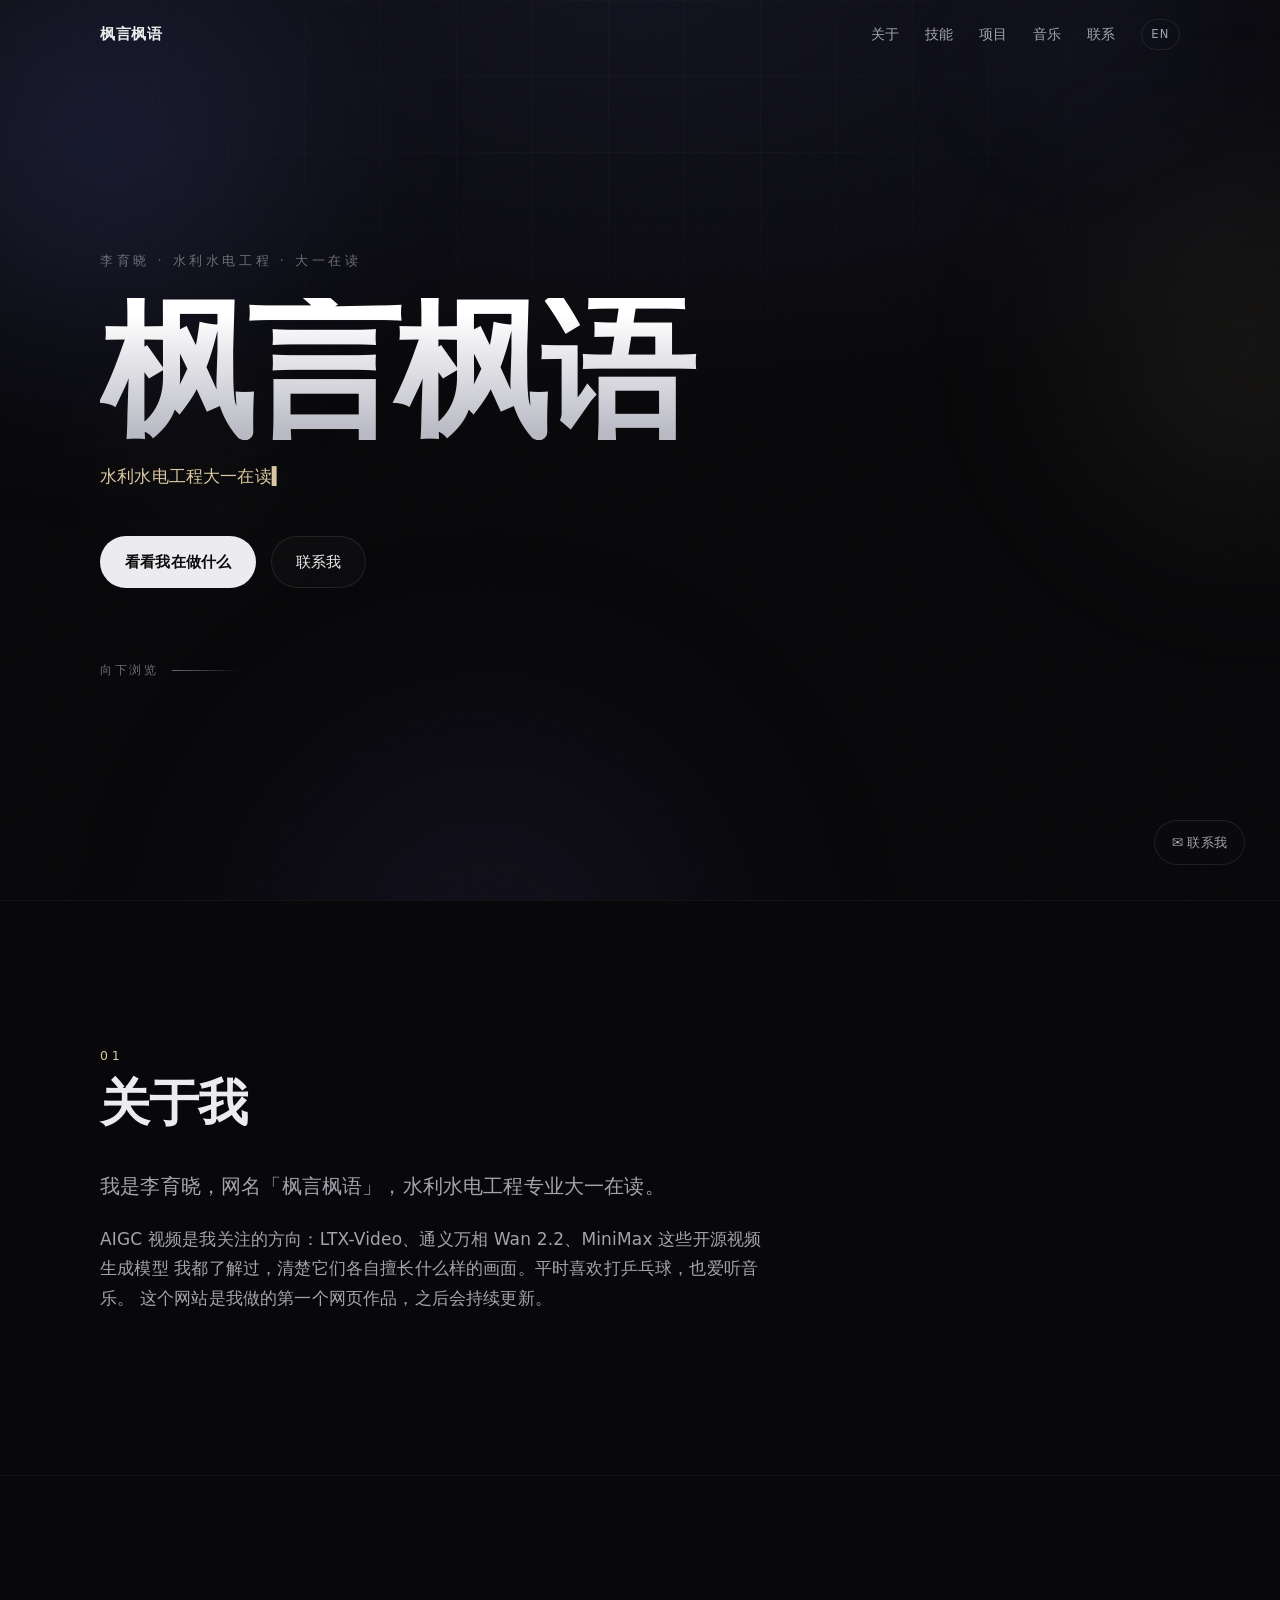
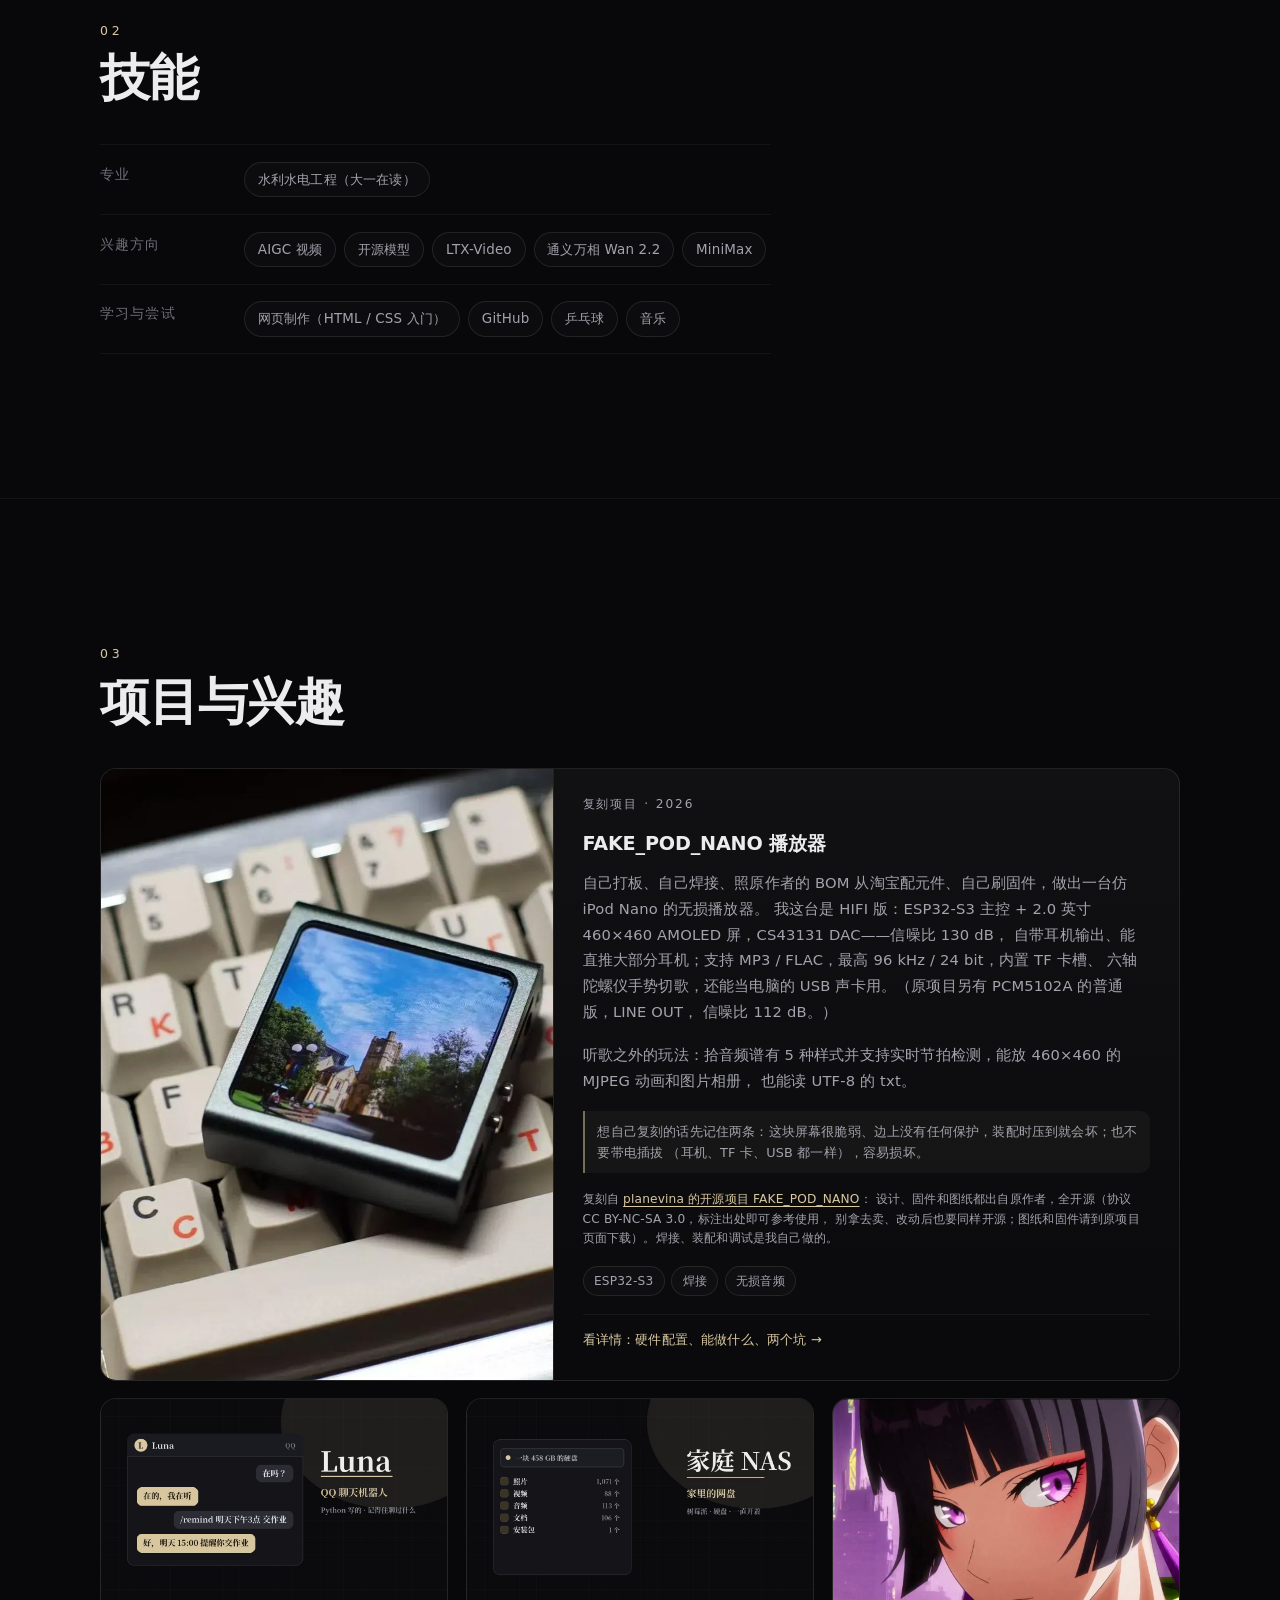
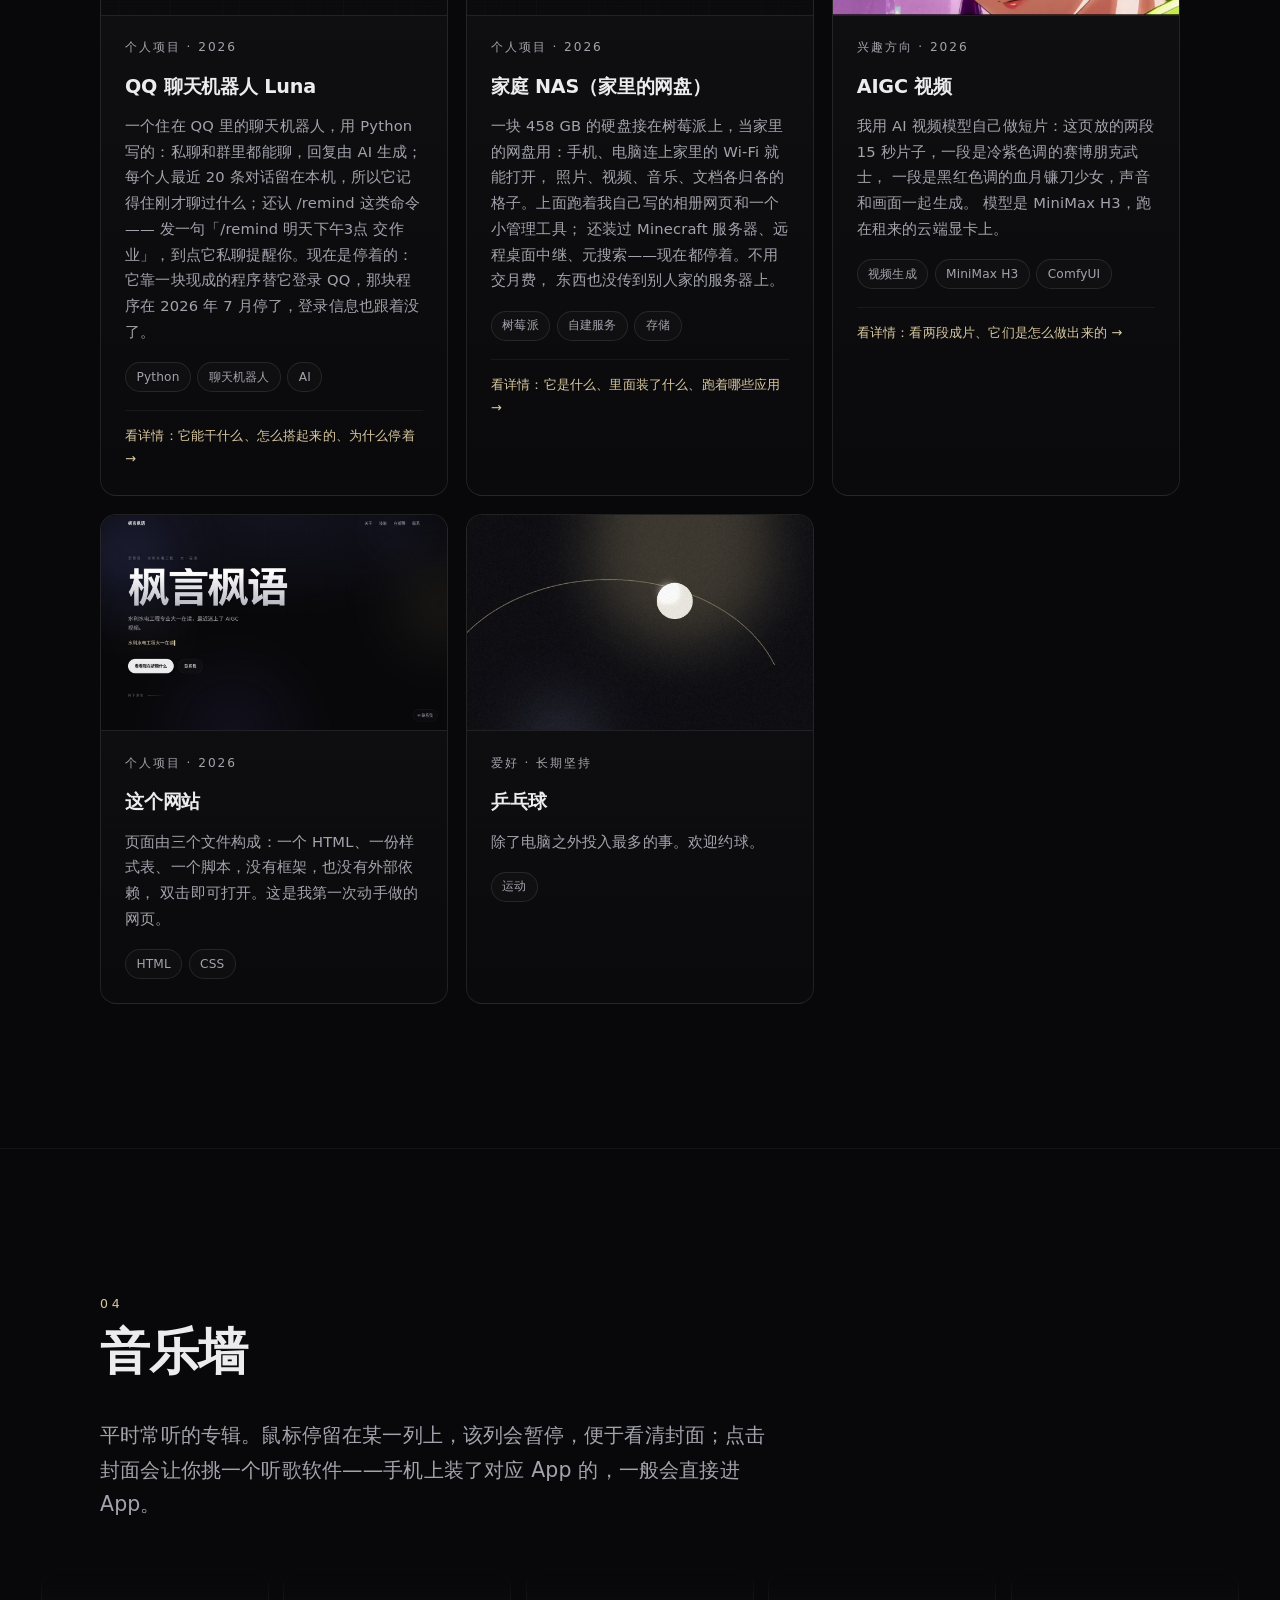
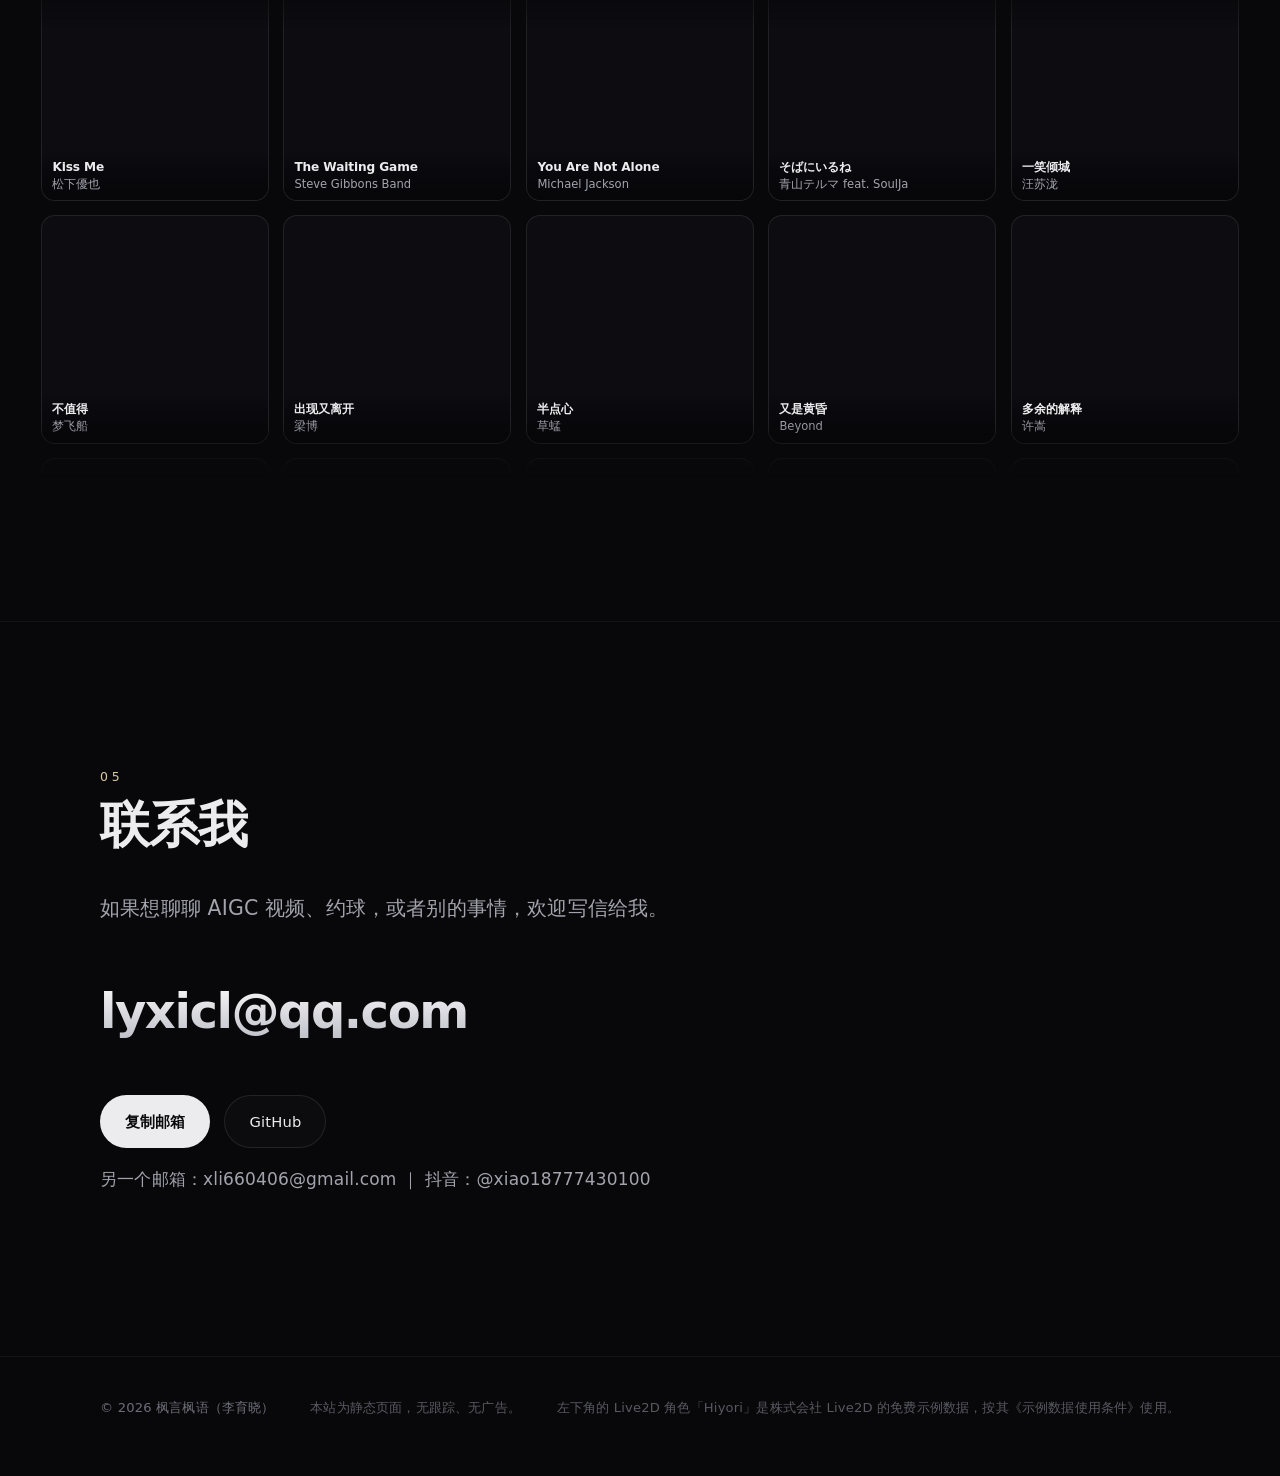
==== index.html @ ab26ea9c "看板娘在页面上的显示尺寸缩一半（只改显示，不改素材）：mascot.js 的 scale 0.14→0.07，style.css 里 #mascot 容器 260x560→130x280、left -" ====
<!DOCTYPE html>
<html lang="zh-CN">
<head>
<meta charset="utf-8">
<meta name="viewport" content="width=device-width, initial-scale=1">
<!-- 英文版文字写在 data-en 里（详见 assets/main.js 第 0 段的说明）：
     想改哪句话，中文和英文就在同一个标签上，挨着改就不会漏 -->
<title data-en="Feng Yan Feng Yu · Personal Site">枫言枫语 · 个人主页</title>
<meta name="description" content="枫言枫语（李育晓）的个人主页：水利水电工程大一在读，关注 AIGC 视频，喜欢打乒乓球和听音乐。"
      data-en-content="The personal site of 枫言枫语 (Li Yuxiao): a first-year Water and Hydropower Engineering student, into AIGC video, table tennis and music.">
<meta name="theme-color" content="#08080a">
<!-- 网页图标：内嵌的矢量小标记（网名第一字"一"，右侧那道香槟金是本站的点缀色），
     不额外请求文件，断网也在 -->
<link rel="icon" href="data:image/svg+xml,%3Csvg xmlns='http://www.w3.org/2000/svg' viewBox='0 0 64 64'%3E%3Crect width='64' height='64' rx='14' fill='%230d0d12'/%3E%3Crect x='12' y='28' width='14' height='8' rx='4' fill='%23d9c8a1'/%3E%3Crect x='26' y='28' width='26' height='8' rx='4' fill='%23ececee'/%3E%3C/svg%3E">
<script>
  document.documentElement.classList.add('js');
  /* 上次选了英文就先把标记打上（文字由 assets/main.js 换），免得版式先闪一下中文的 */
  try {
    if (localStorage.getItem('site-lang') === 'en') document.documentElement.classList.add('lang-en');
  } catch (e) {}
</script>
<!-- ?v= 是"版本号"：改了样式或脚本就把日期加一位，浏览器就会去拿新的，
     不会拿手机里存的旧文件（不然改了也看不到效果） -->
    <link rel="stylesheet" href="assets/style.css?v=20260924b">
</head>
<body>

<a class="skip" href="#main" data-en="Skip to content">跳到正文</a>

<!-- 背景：三层景深（最远的光斑 → 中景光晕 → 网格与颗粒） -->
<div class="bg" aria-hidden="true">
  <div class="bg__far" data-depth="0.10">
    <span class="blob blob--1"></span>
    <span class="blob blob--2"></span>
    <span class="blob blob--3"></span>
  </div>
  <div class="bg__mid" data-depth="0.26">
    <span class="glow glow--1"></span>
    <span class="glow glow--2"></span>
  </div>
  <div class="bg__grid"></div>
  <div class="bg__noise"></div>
</div>

<div class="spotlight" aria-hidden="true"></div>

<header class="nav" id="nav">
  <div class="wrap nav__inner">
    <a class="nav__brand" href="#top">枫言枫语</a>
    <nav class="nav__links" aria-label="页面导航" data-en-aria-label="Page navigation">
      <a href="#about" data-en="About">关于</a>
      <a href="#skills" data-en="Skills">技能</a>
      <a href="#projects" data-en="Projects">项目</a>
      <a href="#music" data-en="Music">音乐</a>
      <a href="#contact" data-en="Contact">联系</a>
      <!-- 语言按钮：按钮上的字由脚本写（中文时显示 EN，英文时显示「中」） -->
      <button class="nav__lang" id="langBtn" type="button" aria-label="Switch to English">EN</button>
    </nav>
  </div>
</header>

<main id="main">

  <section class="hero" id="top">
    <div class="wrap">
      <p class="hero__eyebrow reveal" data-en="Li Yuxiao · Water and Hydropower Engineering · First year">李育晓 · 水利水电工程 · 大一在读</p>

      <h1 class="hero__name">
        <span class="line"><span class="line__in reveal" style="--d:.05s">枫言枫语</span></span>
      </h1>

      <p class="hero__typed reveal" style="--d:.25s" aria-live="polite">
        <span class="hero__typed-text" id="typed"></span><span class="caret" aria-hidden="true">▍</span>
      </p>

      <div class="hero__cta reveal" style="--d:.45s">
        <a class="btn btn--primary" href="#projects" data-en="See what I do">看看我在做什么</a>
        <a class="btn" href="#contact" data-en="Get in touch">联系我</a>
      </div>

      <div class="hero__scroll reveal" style="--d:.6s" aria-hidden="true">
        <span data-en="Scroll">向下浏览</span>
        <span class="hero__scroll-line"></span>
      </div>
    </div>
  </section>

  <section class="section" id="about">
    <div class="wrap">
      <p class="section__index reveal">01</p>
      <h2 class="section__title reveal" style="--d:.06s" data-en="About">关于我</h2>
      <div class="section__body">
        <p class="lead reveal" style="--d:.12s"
           data-en="I am Li Yuxiao — 枫言枫语 is the name I use online. First-year student in Water and Hydropower Engineering.">
          我是李育晓，网名「枫言枫语」，水利水电工程专业大一在读。
        </p>
        <p class="reveal" style="--d:.18s"
           data-en="AIGC video is the field I follow: I have looked into open-source video models such as LTX-Video, Tongyi Wanxiang Wan 2.2 and MiniMax, and I know what kind of footage each of them does best. I play table tennis and listen to a lot of music. This site is the first web page I have built, and I will keep updating it.">
          AIGC 视频是我关注的方向：LTX-Video、通义万相 Wan 2.2、MiniMax 这些开源视频生成模型
          我都了解过，清楚它们各自擅长什么样的画面。平时喜欢打乒乓球，也爱听音乐。
          这个网站是我做的第一个网页作品，之后会持续更新。
        </p>
      </div>
    </div>
  </section>

  <section class="section" id="skills">
    <div class="wrap">
      <p class="section__index reveal">02</p>
      <h2 class="section__title reveal" style="--d:.06s" data-en="Skills">技能</h2>
      <div class="section__body">
        <dl class="skills">
          <div class="skills__group reveal">
            <dt data-en="Major">专业</dt>
            <dd>
              <span class="tag" data-en="Water and Hydropower Eng. (first year)">水利水电工程（大一在读）</span>
            </dd>
          </div>
          <div class="skills__group reveal" style="--d:.08s">
            <dt data-en="Interests">兴趣方向</dt>
            <dd>
              <span class="tag" data-en="AIGC video">AIGC 视频</span>
              <span class="tag" data-en="Open-source models">开源模型</span>
              <span class="tag">LTX-Video</span>
              <span class="tag" data-en="Tongyi Wanxiang Wan 2.2">通义万相 Wan 2.2</span>
              <span class="tag">MiniMax</span>
            </dd>
          </div>
          <div class="skills__group reveal" style="--d:.16s">
            <dt data-en="Learning and trying">学习与尝试</dt>
            <dd>
              <span class="tag" data-en="Web pages (HTML / CSS basics)">网页制作（HTML / CSS 入门）</span>
              <span class="tag">GitHub</span>
              <span class="tag" data-en="Table tennis">乒乓球</span>
              <span class="tag" data-en="Music">音乐</span>
            </dd>
          </div>
        </dl>
      </div>
    </div>
  </section>

  <section class="section" id="projects">
    <div class="wrap">
      <p class="section__index reveal">03</p>
      <h2 class="section__title reveal" style="--d:.06s" data-en="Projects and interests">项目与兴趣</h2>
      <div class="section__body">
        <div class="cards">
          <!-- 复刻项目做成"整行大卡片"（图在左、字在右）：它的内容比别的卡片多，
               横过来放才不会把旁边三张卡片撑得一大截空白。
               原作者是 planevina，出处和协议写在卡片里。
               配图 assets/img/project-fakepod.jpg 是 2026-09-21 换上的实物实拍（1200×1200 正方形），
               原图在 /home/raspberry/Pictures/FAKE_POD_NANO实拍/。 -->
          <article class="card card--wide reveal">
            <div class="card__media">
              <a href="projects/fakepod.html">
                <img src="assets/img/project-fakepod.jpg" alt="实拍照片：一台黑机身方屏小播放器摆在键盘上，屏幕上正显示一张有树和钟楼的风景照片"
                     data-en-alt="Photo: a small black player with a square screen lying on a keyboard, showing a landscape picture with a tree and a clock tower"
                     width="1200" height="1200" loading="lazy" decoding="async">
              </a>
            </div>
            <div class="card__body">
              <p class="card__meta" data-en="Replica project · 2026">复刻项目 · 2026</p>
              <h3 class="card__title"><a href="projects/fakepod.html" data-en="FAKE_POD_NANO player">FAKE_POD_NANO 播放器</a></h3>
              <p class="card__desc"
                 data-en="I ordered the PCB myself, soldered it myself, bought the parts on Taobao from the original author's BOM and flashed the firmware myself, to build a lossless player modelled on the iPod Nano. Mine is the HIFI version: ESP32-S3, a 2.0-inch 460×460 AMOLED screen and a CS43131 DAC — 130 dB SNR, with a built-in headphone output that drives most headphones directly. It plays MP3 / FLAC up to 96 kHz / 24 bit, has a TF card slot, skips tracks by gesture with a six-axis gyroscope, and works as a USB sound card for a computer. (The original project also has a regular PCM5102A version: LINE OUT, 112 dB SNR.)">
                自己打板、自己焊接、照原作者的 BOM 从淘宝配元件、自己刷固件，做出一台仿 iPod Nano 的无损播放器。
                我这台是 HIFI 版：ESP32-S3 主控 + 2.0 英寸 460×460 AMOLED 屏，CS43131 DAC——信噪比 130 dB，
                自带耳机输出、能直推大部分耳机；支持 MP3 / FLAC，最高 96 kHz / 24 bit，内置 TF 卡槽、
                六轴陀螺仪手势切歌，还能当电脑的 USB 声卡用。（原项目另有 PCM5102A 的普通版，LINE OUT，
                信噪比 112 dB。）
              </p>
              <p class="card__desc"
                 data-en="Beyond music: the spectrum visualiser has 5 styles with real-time beat detection, it plays 460×460 MJPEG animation and a photo album, and it reads UTF-8 txt files.">
                听歌之外的玩法：拾音频谱有 5 种样式并支持实时节拍检测，能放 460×460 的 MJPEG 动画和图片相册，
                也能读 UTF-8 的 txt。
              </p>
              <p class="card__note"
                 data-en="Two things to remember if you want to build one: the screen is fragile and has no protective edge, so any pressure during assembly can break it; and never plug or unplug anything while it is powered on (headphones, TF card and USB alike) — that can damage it too.">
                想自己复刻的话先记住两条：这块屏幕很脆弱、边上没有任何保护，装配时压到就会坏；也不要带电插拔
                （耳机、TF 卡、USB 都一样），容易损坏。
              </p>
              <p class="card__credit"
                 data-en-html='Replica of <a href="https://oshwhub.com/planevina/fakepodnano-lossless-audioplayer" target="_blank" rel="noopener noreferrer">planevina&#39;s open-source project FAKE_POD_NANO</a>: the design, firmware and schematics all come from the original author, fully open source (CC BY-NC-SA 3.0 — credit the source and you may use it for reference; do not sell it, and share your changes under the same licence. Get the schematics and firmware from the original project page). The soldering, assembly and debugging are my own work.'>
                复刻自 <a href="https://oshwhub.com/planevina/fakepodnano-lossless-audioplayer" target="_blank" rel="noopener noreferrer">planevina 的开源项目 FAKE_POD_NANO</a>：
                设计、固件和图纸都出自原作者，全开源（协议 CC BY-NC-SA 3.0，标注出处即可参考使用，
                别拿去卖、改动后也要同样开源；图纸和固件请到原项目页面下载）。焊接、装配和调试是我自己做的。
              </p>
              <p class="card__tags"><span class="tag tag--sm">ESP32-S3</span><span class="tag tag--sm" data-en="Soldering">焊接</span><span class="tag tag--sm" data-en="Lossless audio">无损音频</span></p>
              <p class="card__more"><a href="projects/fakepod.html" data-en="Details: hardware, what it can do, two pitfalls →">看详情：硬件配置、能做什么、两个坑 →</a></p>
            </div>
          </article>

          <article class="card reveal" style="--d:.06s">
            <div class="card__media">
              <a href="projects/luna.html">
                <img src="assets/img/project-luna.jpg" alt="示意图：QQ 聊天窗口里，Luna 在回复消息，并确认了一条定时提醒"
                     data-en-alt="Illustration: a QQ chat window where Luna replies and confirms a scheduled reminder"
                     width="1200" height="750" loading="lazy" decoding="async">
              </a>
            </div>
            <div class="card__body">
              <p class="card__meta" data-en="Personal project · 2026">个人项目 · 2026</p>
              <h3 class="card__title"><a href="projects/luna.html" data-en="Luna, a QQ chatbot">QQ 聊天机器人 Luna</a></h3>
              <p class="card__desc"
                 data-en="A chatbot that lives in QQ, written in Python: it chats in private messages and in groups with replies made by an AI model, remembers the last 20 lines of each conversation on this machine, and understands commands such as /remind — send “/remind tomorrow 3pm hand in homework” and it messages you when the time comes. It is offline now: it relies on a ready-made program to log into QQ, and that program stopped in July 2026, taking its login details with it.">
                一个住在 QQ 里的聊天机器人，用 Python 写的：私聊和群里都能聊，回复由 AI 生成；
                每个人最近 20 条对话留在本机，所以它记得住刚才聊过什么；还认 /remind 这类命令——
                发一句「/remind 明天下午3点 交作业」，到点它私聊提醒你。现在是停着的：
                它靠一块现成的程序替它登录 QQ，那块程序在 2026 年 7 月停了，登录信息也跟着没了。
              </p>
              <p class="card__tags"><span class="tag tag--sm">Python</span><span class="tag tag--sm" data-en="Chatbot">聊天机器人</span><span class="tag tag--sm" data-en="AI">AI</span></p>
              <p class="card__more"><a href="projects/luna.html" data-en="Details: what it can do, how I put it together, why it stopped →">看详情：它能干什么、怎么搭起来的、为什么停着 →</a></p>
            </div>
          </article>

          <article class="card reveal" style="--d:.12s">
            <div class="card__media">
              <a href="projects/nas.html">
                <img src="assets/img/project-nas.jpg" alt="示意图：一块标着 458 GB 的硬盘，下面列着照片、视频、音频、文档、安装包五类文件的数量"
                     data-en-alt="Illustration: a 458 GB hard drive with counts for photos, videos, audio, documents and installers"
                     width="1200" height="750" loading="lazy" decoding="async">
              </a>
            </div>
            <div class="card__body">
              <p class="card__meta" data-en="Personal project · 2026">个人项目 · 2026</p>
              <h3 class="card__title"><a href="projects/nas.html" data-en="A home NAS">家庭 NAS（家里的网盘）</a></h3>
              <p class="card__desc"
                 data-en="A 458 GB hard drive on a Raspberry Pi, used as the family's own cloud drive: a phone or computer on the home Wi-Fi can open it, with photos, videos, music and documents each in their own place. It runs a photo album page I wrote myself plus one small management tool, and it has also hosted a Minecraft server, a remote-desktop relay and a private search page — all switched off for now. No subscription, and nothing uploaded to anyone else's server.">
                一块 458 GB 的硬盘接在树莓派上，当家里的网盘用：手机、电脑连上家里的 Wi-Fi 就能打开，
                照片、视频、音乐、文档各归各的格子。上面跑着我自己写的相册网页和一个小管理工具；
                还装过 Minecraft 服务器、远程桌面中继、元搜索——现在都停着。不用交月费，
                东西也没传到别人家的服务器上。
              </p>
              <p class="card__tags"><span class="tag tag--sm" data-en="Raspberry Pi">树莓派</span><span class="tag tag--sm" data-en="Self-hosted">自建服务</span><span class="tag tag--sm" data-en="Storage">存储</span></p>
              <p class="card__more"><a href="projects/nas.html" data-en="Details: what it is, what is stored on it, which apps run on it →">看详情：它是什么、里面装了什么、跑着哪些应用 →</a></p>
            </div>
          </article>

          <article class="card reveal" style="--d:.18s">
            <div class="card__media">
              <img src="assets/img/project-aigc.jpg" alt="AI 生成短片里的画面：紫色赛博都市背景下，一位黑发紫眼女武士的面部特写"
                   data-en-alt="A close-up still from an AI-generated clip: a dark-haired swordswoman with purple eyes, against a purple cyberpunk city"
                   width="1200" height="750" loading="lazy" decoding="async">
            </div>
            <div class="card__body">
              <p class="card__meta" data-en="Interest · 2026">兴趣方向 · 2026</p>
              <h3 class="card__title"><a href="projects/aigc.html" data-en="AIGC video">AIGC 视频</a></h3>
              <p class="card__desc"
                 data-en="I make short clips with AI video models: the two 15-second pieces here are a cyberpunk swordswoman in cold purple and a scythe girl under a blood moon, with the sound generated together with the picture. The model is MiniMax H3, running on a rented cloud GPU.">
                 我用 AI 视频模型自己做短片：这页放的两段 15 秒片子，一段是冷紫色调的赛博朋克武士，
                 一段是黑红色调的血月镰刀少女，声音和画面一起生成。
                 模型是 MiniMax H3，跑在租来的云端显卡上。
              </p>
              <p class="card__tags"><span class="tag tag--sm" data-en="Video generation">视频生成</span><span class="tag tag--sm">MiniMax H3</span><span class="tag tag--sm">ComfyUI</span></p>
              <p class="card__more"><a href="projects/aigc.html" data-en="Details: watch both clips and how they were made →">看详情：看两段成片、它们是怎么做出来的 →</a></p>
            </div>
          </article>

          <article class="card reveal" style="--d:.24s">
            <div class="card__media">
              <img src="assets/img/project-site.jpg" alt="个人主页首页截图：深色背景上写着大字「枫言枫语」"
                   data-en-alt="Screenshot of this home page: large 枫言枫语 lettering on a dark background"
                   width="1200" height="750" loading="lazy" decoding="async">
            </div>
            <div class="card__body">
              <p class="card__meta" data-en="Personal project · 2026">个人项目 · 2026</p>
              <h3 class="card__title" data-en="This website">这个网站</h3>
              <p class="card__desc"
                 data-en="The page is three files: one HTML, one stylesheet and one script. No framework and no external dependencies — just double-click to open. It is the first web page I have ever built.">
                页面由三个文件构成：一个 HTML、一份样式表、一个脚本，没有框架，也没有外部依赖，
                双击即可打开。这是我第一次动手做的网页。
              </p>
              <p class="card__tags"><span class="tag tag--sm">HTML</span><span class="tag tag--sm">CSS</span></p>
            </div>
          </article>

          <article class="card reveal" style="--d:.30s">
            <div class="card__media">
              <img src="assets/img/project-pingpong.jpg" alt="乒乓球：暗色背景上划过一道弧线和一只白色小球"
                   data-en-alt="Table tennis: an arc and a small white ball across a dark background"
                   width="1200" height="750" loading="lazy" decoding="async">
            </div>
            <div class="card__body">
              <p class="card__meta" data-en="Hobby · long-term">爱好 · 长期坚持</p>
              <h3 class="card__title" data-en="Table tennis">乒乓球</h3>
              <p class="card__desc" data-en="The thing I put the most time into besides the computer. Always happy to play a game.">
                除了电脑之外投入最多的事。欢迎约球。
              </p>
              <p class="card__tags"><span class="tag tag--sm" data-en="Sport">运动</span></p>
            </div>
          </article>
        </div>
      </div>
    </div>
  </section>

  <section class="section" id="music">
    <div class="wrap">
      <p class="section__index reveal">04</p>
      <h2 class="section__title reveal" style="--d:.06s" data-en="Music wall">音乐墙</h2>
      <div class="section__body">
        <p class="lead reveal" style="--d:.12s"
           data-en="Albums I listen to a lot. Rest the mouse on a column and it pauses so you can read the covers; click a cover and you can pick which music app to listen in — on a phone that usually opens the app you already have.">
          平时常听的专辑。鼠标停留在某一列上，该列会暂停，便于看清封面；点击封面会让你挑一个听歌软件——手机上装了对应 App 的，一般会直接进 App。
        </p>
      </div>
    </div>

    <!-- 音乐墙：一份按顺序排好的列表（下面这些 <li>），脚本按顺序分给几列、每列各走各的。
         每一列拿到的专辑互不重复，所以屏幕上不会同时出现两张一样的封面。
         点封面会弹出「用哪个软件听」的小面板（那块面板在页面最下面），
         上面列出几个平台让访客自己挑；地址由脚本按「歌名 + 歌手」现算，不用手写。
         图片都在 assets/img/ 里，从 music-01.jpg 开始排。
         改歌名：把 <b> 里的字换成歌名，<i> 里的字换成歌手。
         换封面：用同名文件覆盖，尺寸 400×400（正方形）最省事。 -->
    <div class="wall" id="musicWall" aria-label="常听专辑封面墙" data-en-aria-label="Wall of album covers I listen to">
      <div class="wall__col">
        <ol class="wall__track" id="wallList">
          <li class="tile">
            <img src="assets/img/music-01.jpg" alt="专辑封面：Kiss Me（松下優也）" data-en-alt="Album cover: Kiss Me (松下優也)" width="400" height="400" loading="lazy" decoding="async">
            <span class="tile__cap"><b>Kiss Me</b><i>松下優也</i></span>
          </li>
          <li class="tile">
            <img src="assets/img/music-02.jpg" alt="专辑封面：The Waiting Game（Steve Gibbons Band）" data-en-alt="Album cover: The Waiting Game (Steve Gibbons Band)" width="400" height="400" loading="lazy" decoding="async">
            <span class="tile__cap"><b>The Waiting Game</b><i>Steve Gibbons Band</i></span>
          </li>
          <li class="tile">
            <img src="assets/img/music-03.jpg" alt="专辑封面：You Are Not Alone（Michael Jackson）" data-en-alt="Album cover: You Are Not Alone (Michael Jackson)" width="400" height="400" loading="lazy" decoding="async">
            <span class="tile__cap"><b>You Are Not Alone</b><i>Michael Jackson</i></span>
          </li>
          <li class="tile">
            <img src="assets/img/music-04.jpg" alt="专辑封面：そばにいるね（青山テルマ feat. SoulJa）" data-en-alt="Album cover: そばにいるね (青山テルマ feat. SoulJa)" width="400" height="400" loading="lazy" decoding="async">
            <span class="tile__cap"><b>そばにいるね</b><i>青山テルマ feat. SoulJa</i></span>
          </li>
          <li class="tile">
            <img src="assets/img/music-05.jpg" alt="专辑封面：一笑倾城（汪苏泷）" data-en-alt="Album cover: 一笑倾城 (汪苏泷)" width="400" height="400" loading="lazy" decoding="async">
            <span class="tile__cap"><b>一笑倾城</b><i>汪苏泷</i></span>
          </li>
          <li class="tile">
            <img src="assets/img/music-06.jpg" alt="专辑封面：不值得（梦飞船）" data-en-alt="Album cover: 不值得 (梦飞船)" width="400" height="400" loading="lazy" decoding="async">
            <span class="tile__cap"><b>不值得</b><i>梦飞船</i></span>
          </li>
          <li class="tile">
            <img src="assets/img/music-07.jpg" alt="专辑封面：出现又离开（梁博）" data-en-alt="Album cover: 出现又离开 (梁博)" width="400" height="400" loading="lazy" decoding="async">
            <span class="tile__cap"><b>出现又离开</b><i>梁博</i></span>
          </li>
          <li class="tile">
            <img src="assets/img/music-08.jpg" alt="专辑封面：半点心（草蜢）" data-en-alt="Album cover: 半点心 (草蜢)" width="400" height="400" loading="lazy" decoding="async">
            <span class="tile__cap"><b>半点心</b><i>草蜢</i></span>
          </li>
          <li class="tile">
            <img src="assets/img/music-09.jpg" alt="专辑封面：又是黄昏（Beyond）" data-en-alt="Album cover: 又是黄昏 (Beyond)" width="400" height="400" loading="lazy" decoding="async">
            <span class="tile__cap"><b>又是黄昏</b><i>Beyond</i></span>
          </li>
          <li class="tile">
            <img src="assets/img/music-10.jpg" alt="专辑封面：多余的解释（许嵩）" data-en-alt="Album cover: 多余的解释 (许嵩)" width="400" height="400" loading="lazy" decoding="async">
            <span class="tile__cap"><b>多余的解释</b><i>许嵩</i></span>
          </li>
          <li class="tile">
            <img src="assets/img/music-11.jpg" alt="专辑封面：很想一生跟你走（张学友）" data-en-alt="Album cover: 很想一生跟你走 (张学友)" width="400" height="400" loading="lazy" decoding="async">
            <span class="tile__cap"><b>很想一生跟你走</b><i>张学友</i></span>
          </li>
          <li class="tile">
            <img src="assets/img/music-12.jpg" alt="专辑封面：认真的雪（薛之谦）" data-en-alt="Album cover: 认真的雪 (薛之谦)" width="400" height="400" loading="lazy" decoding="async">
            <span class="tile__cap"><b>认真的雪</b><i>薛之谦</i></span>
          </li>
          <li class="tile">
            <img src="assets/img/music-13.jpg" alt="专辑封面：天下第一流（张学友）" data-en-alt="Album cover: 天下第一流 (张学友)" width="400" height="400" loading="lazy" decoding="async">
            <span class="tile__cap"><b>天下第一流</b><i>张学友</i></span>
          </li>
          <li class="tile">
            <img src="assets/img/music-14.jpg" alt="专辑封面：Summertime（Beyoncé / Diddy）" data-en-alt="Album cover: Summertime (Beyoncé / Diddy)" width="400" height="400" loading="lazy" decoding="async">
            <span class="tile__cap"><b>Summertime</b><i>Beyoncé / Diddy</i></span>
          </li>
          <li class="tile">
            <img src="assets/img/music-15.jpg" alt="专辑封面：最后的一班渡轮（蔡国权）" data-en-alt="Album cover: 最后的一班渡轮 (蔡国权)" width="400" height="400" loading="lazy" decoding="async">
            <span class="tile__cap"><b>最后的一班渡轮</b><i>蔡国权</i></span>
          </li>
          <li class="tile">
            <img src="assets/img/music-16.jpg" alt="专辑封面：Fall In Love（RAMZI）" data-en-alt="Album cover: Fall In Love (RAMZI)" width="400" height="400" loading="lazy" decoding="async">
            <span class="tile__cap"><b>Fall In Love</b><i>RAMZI</i></span>
          </li>
          <li class="tile">
            <img src="assets/img/music-17.jpg" alt="专辑封面：Volar（侧田）" data-en-alt="Album cover: Volar (侧田)" width="400" height="400" loading="lazy" decoding="async">
            <span class="tile__cap"><b>Volar</b><i>侧田</i></span>
          </li>
          <li class="tile">
            <img src="assets/img/music-18.jpg" alt="专辑封面：Reason（吴建豪）" data-en-alt="Album cover: Reason (吴建豪)" width="400" height="400" loading="lazy" decoding="async">
            <span class="tile__cap"><b>Reason</b><i>吴建豪</i></span>
          </li>
          <li class="tile">
            <img src="assets/img/music-19.jpg" alt="专辑封面：Slowly（Rain）" data-en-alt="Album cover: Slowly (Rain)" width="400" height="400" loading="lazy" decoding="async">
            <span class="tile__cap"><b>Slowly</b><i>Rain</i></span>
          </li>
          <li class="tile">
            <img src="assets/img/music-20.jpg" alt="专辑封面：Come Back To Me（宇多田ヒカル）" data-en-alt="Album cover: Come Back To Me (宇多田ヒカル)" width="400" height="400" loading="lazy" decoding="async">
            <span class="tile__cap"><b>Come Back To Me</b><i>宇多田ヒカル</i></span>
          </li>
          <li class="tile">
            <img src="assets/img/music-21.jpg" alt="专辑封面：Cry no more（加藤ミリヤ）" data-en-alt="Album cover: Cry no more (加藤ミリヤ)" width="400" height="400" loading="lazy" decoding="async">
            <span class="tile__cap"><b>Cry no more</b><i>加藤ミリヤ</i></span>
          </li>
          <li class="tile">
            <img src="assets/img/music-22.jpg" alt="专辑封面：Call On Me（Janet Jackson）" data-en-alt="Album cover: Call On Me (Janet Jackson)" width="400" height="400" loading="lazy" decoding="async">
            <span class="tile__cap"><b>Call On Me</b><i>Janet Jackson</i></span>
          </li>
          <li class="tile">
            <img src="assets/img/music-23.jpg" alt="专辑封面：昨迟人（许志安）" data-en-alt="Album cover: 昨迟人 (许志安)" width="400" height="400" loading="lazy" decoding="async">
            <span class="tile__cap"><b>昨迟人</b><i>许志安</i></span>
          </li>
          <li class="tile">
            <img src="assets/img/music-24.jpg" alt="专辑封面：风继续吹（张国荣）" data-en-alt="Album cover: 风继续吹 (张国荣)" width="400" height="400" loading="lazy" decoding="async">
            <span class="tile__cap"><b>风继续吹</b><i>张国荣</i></span>
          </li>
          <li class="tile">
            <img src="assets/img/music-25.jpg" alt="专辑封面：Bleeding Love（Leona Lewis）" data-en-alt="Album cover: Bleeding Love (Leona Lewis)" width="400" height="400" loading="lazy" decoding="async">
            <span class="tile__cap"><b>Bleeding Love</b><i>Leona Lewis</i></span>
          </li>
        </ol>
      </div>
    </div>
  </section>

  <section class="section section--contact" id="contact">
    <div class="wrap">
      <p class="section__index reveal">05</p>
      <h2 class="section__title reveal" style="--d:.06s" data-en="Contact">联系我</h2>
      <div class="section__body">
        <p class="lead reveal" style="--d:.12s"
           data-en="If you want to talk about AIGC video, play table tennis, or ask about anything else, feel free to write to me.">如果想聊聊 AIGC 视频、约球，或者别的事情，欢迎写信给我。</p>

        <a class="mail reveal" style="--d:.18s" href="mailto:lyxicl@qq.com" id="mailLink">
          lyxicl@qq.com
        </a>

        <div class="hero__cta reveal" style="--d:.24s">
          <button class="btn btn--primary" id="copyMail" type="button" data-en="Copy email">复制邮箱</button>
          <a class="btn" href="https://github.com/xli660406-web" target="_blank" rel="noopener noreferrer">GitHub</a>
        </div>

        <p class="reveal" style="--d:.3s"
           data-en="Other email: xli660406@gmail.com ｜ Douyin: @xiao18777430100">
          另一个邮箱：xli660406@gmail.com ｜ 抖音：@xiao18777430100
        </p>
      </div>
    </div>
  </section>
</main>

<footer class="footer">
  <div class="wrap footer__inner">
    <span>© <span id="year">2026</span> <span data-en="枫言枫语 (Li Yuxiao)">枫言枫语（李育晓）</span></span>
    <span class="footer__dim" data-en="A static page: no tracking, no ads.">本站为静态页面，无跟踪、无广告。</span>
    <span class="footer__dim"
          data-en="The Live2D character (Hiyori) is free sample data by Live2D Inc., used under their sample data terms of use.">左下角的 Live2D 角色「Hiyori」是株式会社 Live2D 的免费示例数据，按其《示例数据使用条件》使用。</span>
  </div>
</footer>

<a class="sticky-mail" href="mailto:lyxicl@qq.com" aria-label="给我发邮件" data-en-aria-label="Email me"
   data-en="✉ Contact">✉ 联系我</a>

<!-- 「用哪个软件听」的小面板：平时藏起来，点封面才出现（逻辑在 assets/main.js 第 7 段）。
     平台按钮由脚本按「歌名 + 歌手」现算地址；想加平台、换平台，改 main.js 里的 PLATFORMS 表。
     手机上是"先唤起 App，唤不起再退回这个平台的网页"：所以装了 App 就直接进 App，
     没装的也不会卡住；点平台名的同时会把歌名复制进剪贴板，进 App 粘贴就能搜。
     iPhone 上平台有官方入口的（网易云）改走官方入口、在新标签里打开，见 assets/main.js。 -->
<div class="picker" id="picker" hidden>
  <div class="picker__mask" data-picker-close></div>
  <div class="picker__card" role="dialog" aria-modal="true" aria-labelledby="pickerTitle">
    <p class="picker__title" id="pickerTitle" data-en="Which app do you want to listen in?">用哪个软件听？</p>
    <p class="picker__song" id="pickerSong"></p>
    <p class="picker__hint"
       data-en="Tapping an app name tries to open it on your phone (the track name is copied for you — paste it in the app to search). If it will not open, use the web link below.">点平台名会试着打开你手机里的 App（歌名会自动复制好，进去粘贴就能搜到）；唤不起来就用下面那行网页。</p>
    <ul class="picker__list" id="pickerList"></ul>
    <!-- 点过平台名之后才出现的提示行：文案全部由 assets/main.js 写（这行本来就只有
         脚本会显示），两种情形——① 手机在试唤起 App 但唤不起来；
         ② 在微信/QQ 这类自带浏览器里，它压根不许跳 App，只能提示换浏览器。
         永远留一步"用网页打开"给访客自己点，不会出现点了没反应的死路。 -->
    <p class="picker__note" id="pickerNote" hidden>
      <span id="pickerNoteText"></span>
      <a id="pickerNoteLink" href="https://search.bilibili.com/all?keyword=" target="_blank" rel="noopener noreferrer"></a>
    </p>
    <a class="picker__fallback" id="pickerBili" href="https://search.bilibili.com/all?keyword=" target="_blank" rel="noopener noreferrer"
       data-en="None of them installed? Search on Bilibili (no login needed)">
      这些都没装？去 B 站搜（免登录，能直接看）
    </a>
    <button class="picker__close" type="button" data-picker-close data-en="Cancel">取消</button>
  </div>
</div>

<!-- 看板娘（Live2D 角色）：够宽的屏幕上才会出现，位置和开关见 assets/style.css 末尾，
     门槛和模型路径见 assets/mascot.js。模型是 Live2D 官方免费示例数据 Hiyori，
     版权归株式会社 Live2D 所有，遵守官方的《示例数据使用条件》与《免费提供素材使用许可合同》；
     详见 assets/live2d/README.md。 -->
<div id="mascot" aria-hidden="true"></div>

<script src="assets/main.js?v=20260924b" defer></script>
<script src="assets/mascot.js?v=20260924b" defer></script>
</body>
</html>
---- assets/style.css ----
/* ==========================================================================
   个人主页样式
   风格：深色底 + 景深（多层背景）+ 大字排版 + 克制的滚动动效
   设计约束：不加载外部字体、不加载外部库，全部离线可用
   ========================================================================== */

:root {
  --bg:        #08080a;
  --bg-soft:   #0e0e13;
  --fg:        #ececee;
  --fg-dim:    #a3a3ad;
  --fg-mute:   #6d6d78;
  --line:      rgba(255, 255, 255, .09);
  --line-soft: rgba(255, 255, 255, .05);
  --accent:    #d9c8a1;          /* 香槟金：只用于小细节，不刷满 */
  --accent-2:  #7c88ff;          /* 冷光：背景光斑用 */
  --max:       1080px;
  --ease:      cubic-bezier(.22, .61, .36, 1);   /* 全站统一缓动曲线 */
  --dur:       .9s;
  --font: "PingFang SC", "Hiragino Sans GB", "Microsoft YaHei",
          system-ui, -apple-system, "Segoe UI", "Noto Sans CJK SC", sans-serif;
}

*, *::before, *::after { box-sizing: border-box; }

html {
  scroll-behavior: smooth;
  -webkit-text-size-adjust: 100%;
}

body {
  margin: 0;
  background: var(--bg);
  color: var(--fg);
  font-family: var(--font);
  font-size: 17px;
  line-height: 1.75;
  letter-spacing: .01em;
  overflow-x: hidden;
  -webkit-font-smoothing: antialiased;
}

img, svg { max-width: 100%; display: block; }

a { color: inherit; text-decoration: none; }

::selection { background: rgba(217, 200, 161, .28); }

.wrap {
  width: min(100% - 3rem, var(--max));
  margin-inline: auto;
}

.skip {
  position: absolute; left: -9999px; top: 0;
  padding: .6rem 1rem; background: var(--fg); color: var(--bg); z-index: 100;
}
.skip:focus { left: 1rem; top: 1rem; }

:focus-visible {
  outline: 2px solid var(--accent);
  outline-offset: 3px;
  border-radius: 4px;
}

/* --------------------------------------------------------------------------
   背景：三层景深
   far  = 最远的大光斑（几乎看不清，最慢）
   mid  = 中景光晕（慢慢飘）
   grid/noise = 最上层的质感，静止
   -------------------------------------------------------------------------- */
.bg {
  position: fixed;
  inset: 0;
  z-index: 0;
  pointer-events: none;
  overflow: hidden;
  background:
    radial-gradient(120% 80% at 50% 0%, #131320 0%, var(--bg) 58%),
    var(--bg);
}

.bg__far, .bg__mid {
  position: absolute;
  inset: -20% -10%;
  will-change: transform;
}

.blob {
  position: absolute;
  border-radius: 50%;
  filter: blur(90px);
  opacity: .5;
}
.blob--1 {
  width: 46vw; height: 46vw; left: -6vw; top: 4vh;
  background: radial-gradient(circle, rgba(124, 136, 255, .38), transparent 68%);
  animation: drift-a 46s ease-in-out infinite alternate;
}
.blob--2 {
  width: 40vw; height: 40vw; right: -8vw; top: 30vh;
  background: radial-gradient(circle, rgba(217, 200, 161, .22), transparent 68%);
  animation: drift-b 58s ease-in-out infinite alternate;
}
.blob--3 {
  width: 52vw; height: 52vw; left: 22vw; bottom: -22vh;
  background: radial-gradient(circle, rgba(86, 70, 150, .34), transparent 70%);
  animation: drift-c 64s ease-in-out infinite alternate;
}

.glow {
  position: absolute;
  border-radius: 50%;
  filter: blur(60px);
  opacity: .35;
}
.glow--1 {
  width: 26vw; height: 26vw; left: 12vw; top: 52vh;
  background: radial-gradient(circle, rgba(255, 255, 255, .10), transparent 70%);
}
.glow--2 {
  width: 22vw; height: 22vw; right: 14vw; top: 10vh;
  background: radial-gradient(circle, rgba(124, 136, 255, .18), transparent 70%);
}

@keyframes drift-a {
  from { transform: translate3d(0, 0, 0) scale(1); }
  to   { transform: translate3d(5vw, 6vh, 0) scale(1.12); }
}
@keyframes drift-b {
  from { transform: translate3d(0, 0, 0) scale(1.06); }
  to   { transform: translate3d(-6vw, -5vh, 0) scale(1); }
}
@keyframes drift-c {
  from { transform: translate3d(0, 0, 0) scale(1); }
  to   { transform: translate3d(-4vw, -7vh, 0) scale(1.1); }
}

/* 细网格：只在上半屏可见，避免整屏噪 */
.bg__grid {
  position: absolute;
  inset: 0;
  background-image:
    linear-gradient(to right, var(--line-soft) 1px, transparent 1px),
    linear-gradient(to bottom, var(--line-soft) 1px, transparent 1px);
  background-size: 76px 76px;
  mask-image: radial-gradient(90% 60% at 50% 12%, #000 0%, transparent 78%);
  -webkit-mask-image: radial-gradient(90% 60% at 50% 12%, #000 0%, transparent 78%);
  opacity: .55;
}

/* 颗粒质感：让大面积深色不至于"死黑" */
.bg__noise {
  position: absolute;
  inset: 0;
  background-image: url("data:image/svg+xml,%3Csvg xmlns='http://www.w3.org/2000/svg' width='160' height='160'%3E%3Cfilter id='n'%3E%3CfeTurbulence type='fractalNoise' baseFrequency='.85' numOctaves='3'/%3E%3C/filter%3E%3Crect width='100%25' height='100%25' filter='url(%23n)'/%3E%3C/svg%3E");
  opacity: .035;
  mix-blend-mode: overlay;
}

/* 跟随鼠标的柔光：制造"打光"的感觉 */
.spotlight {
  position: fixed;
  inset: 0;
  z-index: 1;
  pointer-events: none;
  opacity: 0;
  transition: opacity 1.2s var(--ease);
  background: radial-gradient(
    420px circle at var(--mx, 50%) var(--my, 20%),
    rgba(217, 200, 161, .07),
    transparent 62%
  );
}
.spotlight.is-on { opacity: 1; }

/* --------------------------------------------------------------------------
   导航
   -------------------------------------------------------------------------- */
.nav {
  position: fixed;
  top: 0; left: 0; right: 0;
  z-index: 10;
  border-bottom: 1px solid transparent;
  transition: background-color .5s var(--ease), border-color .5s var(--ease),
              backdrop-filter .5s var(--ease);
}
.nav.is-scrolled {
  background: rgba(8, 8, 10, .62);
  backdrop-filter: blur(14px) saturate(140%);
  -webkit-backdrop-filter: blur(14px) saturate(140%);
  border-bottom-color: var(--line-soft);
}
.nav__inner {
  display: flex;
  align-items: center;
  justify-content: space-between;
  height: 68px;
  gap: 1rem;
}
.nav__brand {
  font-weight: 650;
  letter-spacing: .04em;
  font-size: .95rem;
}
.nav__links {
  display: flex;
  gap: 1.6rem;
  font-size: .88rem;
  color: var(--fg-dim);
}
.nav__links a {
  position: relative;
  padding-block: .2rem;
  transition: color .35s var(--ease);
}
.nav__links a::after {
  content: "";
  position: absolute;
  left: 0; right: 0; bottom: 0;
  height: 1px;
  background: var(--accent);
  transform: scaleX(0);
  transform-origin: left;
  transition: transform .45s var(--ease);
}
.nav__links a:hover { color: var(--fg); }
.nav__links a:hover::after { transform: scaleX(1); }

/* 语言按钮：中文界面显示「EN」、英文界面显示「中」（字由 assets/main.js 写）。
   做成一枚小胶囊，和导航文字同一个色系，鼠标移上去才亮起来 */
.nav__lang {
  font: inherit;
  font-size: .72rem;
  line-height: 1.6;
  letter-spacing: .1em;
  padding: .12rem .6rem;
  color: var(--fg-dim);
  background: transparent;
  border: 1px solid var(--line);
  border-radius: 999px;
  cursor: pointer;
  transition: color .35s var(--ease), border-color .35s var(--ease),
              background-color .35s var(--ease);
}
.nav__lang:hover {
  color: var(--accent);
  border-color: rgba(217, 200, 161, .55);
  background: rgba(217, 200, 161, .07);
}

/* --------------------------------------------------------------------------
   首屏
   -------------------------------------------------------------------------- */
main { position: relative; z-index: 2; }

.hero {
  min-height: 100svh;
  display: flex;
  align-items: center;
  padding: 7rem 0 5rem;
}

.hero__eyebrow {
  margin: 0 0 1.6rem;
  font-size: .8rem;
  letter-spacing: .28em;
  text-transform: uppercase;
  color: var(--fg-mute);
}

.hero__name {
  margin: 0;
  font-size: clamp(3.4rem, 13.5vw, 9.6rem);
  font-weight: 800;
  line-height: .92;
  letter-spacing: -.045em;
}
.line { display: block; overflow: hidden; }
.line__in {
  display: block;
  background: linear-gradient(180deg, #ffffff 12%, #b9b9c4 96%);
  -webkit-background-clip: text;
  background-clip: text;
  color: transparent;
}

.hero__typed {
  margin: 1.4rem 0 0;
  font-size: clamp(.95rem, 1.6vw, 1.05rem);
  color: var(--fg-mute);
  min-height: 1.9em;
}
.hero__typed-text { color: var(--accent); }
.caret {
  display: inline-block;
  color: var(--accent);
  animation: blink 1.1s steps(1) infinite;
}
@keyframes blink { 50% { opacity: 0; } }

.hero__cta {
  display: flex;
  flex-wrap: wrap;
  gap: .9rem;
  margin-top: 2.6rem;
}

.btn {
  display: inline-flex;
  align-items: center;
  gap: .5rem;
  padding: .78rem 1.5rem;
  border: 1px solid var(--line);
  border-radius: 999px;
  background: rgba(255, 255, 255, .02);
  color: var(--fg);
  font: inherit;
  font-size: .92rem;
  cursor: pointer;
  transition: transform .45s var(--ease), border-color .45s var(--ease),
              background-color .45s var(--ease), color .45s var(--ease);
}
.btn:hover {
  transform: translateY(-2px);
  border-color: rgba(217, 200, 161, .45);
  background: rgba(255, 255, 255, .05);
}
.btn--primary {
  background: var(--fg);
  color: #0a0a0c;
  border-color: transparent;
  font-weight: 600;
}
.btn--primary:hover { background: #fff; }

.hero__scroll {
  display: flex;
  align-items: center;
  gap: .8rem;
  margin-top: 4.5rem;
  font-size: .76rem;
  letter-spacing: .22em;
  text-transform: uppercase;
  color: var(--fg-mute);
}
.hero__scroll-line {
  width: 68px;
  height: 1px;
  background: linear-gradient(90deg, var(--fg-mute), transparent);
  animation: sweep 3.4s var(--ease) infinite;
  transform-origin: left;
}
@keyframes sweep {
  0%, 100% { transform: scaleX(.35); opacity: .5; }
  50%      { transform: scaleX(1);   opacity: 1; }
}

/* --------------------------------------------------------------------------
   内容区块
   -------------------------------------------------------------------------- */
.section {
  padding: clamp(5rem, 12vw, 9rem) 0;
  border-top: 1px solid var(--line-soft);
}
.section__index {
  margin: 0 0 .6rem;
  font-size: .78rem;
  letter-spacing: .3em;
  color: var(--accent);
  opacity: .75;
}
.section__title {
  margin: 0 0 2.4rem;
  font-size: clamp(1.9rem, 4.6vw, 3.1rem);
  font-weight: 700;
  letter-spacing: -.025em;
  line-height: 1.1;
}
/* 正文保持 62ch 的舒适阅读宽度，作品区的卡片想铺满整栏 */
.section__body { max-width: 62ch; }
#projects .section__body { max-width: 100%; }

.lead {
  font-size: clamp(1.05rem, 1.9vw, 1.28rem);
  color: var(--fg);
  line-height: 1.7;
}
.section__body p { color: var(--fg-dim); }
.hint {
  margin-top: 1.8rem;
  padding-left: 1rem;
  border-left: 2px solid var(--line);
  font-size: .88rem;
  color: var(--fg-mute);
}

.skills { margin: 0; }
.skills__group {
  display: grid;
  grid-template-columns: 8rem 1fr;
  gap: 1rem;
  padding: 1.05rem 0;
  border-top: 1px solid var(--line-soft);
}
.skills__group:last-child { border-bottom: 1px solid var(--line-soft); }
.skills dt { color: var(--fg-mute); font-size: .88rem; letter-spacing: .08em; }
.skills dd { margin: 0; display: flex; flex-wrap: wrap; gap: .5rem; }

.tag {
  display: inline-block;
  padding: .3rem .8rem;
  border: 1px solid var(--line);
  border-radius: 999px;
  font-size: .84rem;
  color: var(--fg-dim);
  background: rgba(255, 255, 255, .02);
  transition: color .4s var(--ease), border-color .4s var(--ease);
}
.tag:hover { color: var(--fg); border-color: rgba(217, 200, 161, .4); }
.tag--sm { font-size: .76rem; padding: .22rem .65rem; }

/* 作品卡片：图在上、字在下；鼠标移上去轻轻浮起 */
.cards {
  display: grid;
  grid-template-columns: repeat(auto-fit, minmax(min(100%, 260px), 1fr));
  gap: 1.1rem;
}
/* 宽屏固定三列：这样"横跨整行"的那张卡片才知道自己占几格
   （用 auto-fit 的话列数是自动算的，横跨整行的卡片会把同一行挤歪） */
@media (min-width: 1000px) {
  .cards { grid-template-columns: repeat(3, 1fr); }
}
.card {
  position: relative;
  display: flex;
  flex-direction: column;
  padding: 0;
  overflow: hidden;
  border: 1px solid var(--line);
  border-radius: 16px;
  background: linear-gradient(180deg, rgba(255, 255, 255, .04), rgba(255, 255, 255, .012));
  transition: transform .6s var(--ease), border-color .6s var(--ease),
              box-shadow .6s var(--ease);
}
.card:hover {
  transform: translateY(-7px);
  border-color: rgba(217, 200, 161, .38);
  box-shadow: 0 30px 70px -40px rgba(0, 0, 0, .95),
              0 0 0 1px rgba(217, 200, 161, .06) inset;
}

/* 卡片配图：统一 16:10，三张卡片高矮一致。
   底色是给"图还没下载完"那一刻准备的，避免页面先空一块再弹开 */
.card__media {
  aspect-ratio: 16 / 10;
  overflow: hidden;
  background: #0c0c11;
  border-bottom: 1px solid var(--line);
}
.card__media img {
  display: block;
  width: 100%;
  height: 100%;
  object-fit: cover;
  transition: transform .8s var(--ease);
}
.card:hover .card__media img { transform: scale(1.03); }
/* 整行大卡片：图在左、字在右。手机上还是一列（图在上、字在下），
   因为窄屏左右分栏会把字挤成一条线 */
.card--wide { grid-column: 1 / -1; }
/* 大卡片配图是正方形：手机上图在上（正方形），电脑上图在左（高度跟着文字走），
   两种情况下裁掉的都很少 */
.card--wide .card__media { aspect-ratio: 1 / 1; }
@media (min-width: 761px) {
  .card--wide { flex-direction: row; }
  .card--wide .card__media {
    flex: 0 0 42%;
    width: 42%;
    aspect-ratio: auto;          /* 高度交给右边的文字决定，图跟着拉伸铺满 */
    border-bottom: 0;
    border-right: 1px solid var(--line);
  }
  .card--wide .card__body { padding: 1.6rem 1.8rem 1.7rem; }
}
/* 老浏览器不认识 aspect-ratio 时，用 padding 撑出同样的高度 */
@supports not (aspect-ratio: 16 / 10) {
  .card__media { height: 0; padding-bottom: 62.5%; }
  .card__media img { position: absolute; inset: 0; height: auto; }
  /* 大卡片不参与这套：它靠右边文字的高度撑着 */
  .card--wide .card__media { height: auto; padding-bottom: 0; }
  .card--wide .card__media img { position: static; height: 100%; }
}

.card__body { padding: 1.35rem 1.5rem 1.5rem; }
.card__meta {
  margin: 0 0 .7rem;
  font-size: .76rem;
  letter-spacing: .16em;
  text-transform: uppercase;
  color: var(--fg-mute);
}
.card__title {
  margin: 0 0 .6rem;
  font-size: 1.2rem;
  font-weight: 650;
  letter-spacing: -.01em;
}
.card__desc {
  margin: 0 0 1.1rem;
  font-size: .92rem;
  color: var(--fg-dim);
}
.card__tags { margin: 0; display: flex; flex-wrap: wrap; gap: .4rem; }

/* 卡片里的"注意事项"：左边一道香槟金的竖线，跟正文区分开，
   但不喊不叫——访客扫一眼就知道这段是坑，不是介绍 */
.card__note {
  margin: 0 0 1.1rem;
  padding: .6rem .8rem;
  border-left: 2px solid rgba(217, 200, 161, .5);
  border-radius: 0 10px 10px 0;
  background: rgba(217, 200, 161, .05);
  font-size: .8rem;
  line-height: 1.65;
  color: var(--fg-dim);
}
/* 卡片里的出处/署名一行：比正文更小更淡，链接照样看得见 */
.card__credit {
  margin: 0 0 1.1rem;
  font-size: .76rem;
  line-height: 1.6;
  color: var(--fg-mute);
}
.card__credit a {
  color: var(--accent);
  text-decoration: underline;
  text-underline-offset: 3px;
}
/* 卡片最下面那句"看详情"：整张卡片里唯一明确的行动指引，所以给足颜色 */
.card__more {
  margin: 1.1rem 0 0;
  padding-top: .9rem;
  border-top: 1px solid var(--line-soft);
  font-size: .82rem;
}
.card__more a { color: var(--accent); }
.card__more a:hover { color: var(--fg); }
/* 标题和配图都可以点进详情页，鼠标移上去给个暗示 */
.card__title a:hover,
.card__media a:hover { color: var(--accent); }

/* 整张卡片都能点进详情页。
   做法是让标题里那个链接伸出一层"透明的膜"铺满整张卡（同行里管这叫 stretch link）：
   访客点配图、点说明文字、点卡片空白处都会进详情页，不用非要去戳标题或"看详情"那行小字。
   没有详情页的卡片（这个网站、乒乓球）标题里本来就没有链接，所以不受影响，鼠标也不会变成手型。 */
.card__title a::after {
  content: "";
  position: absolute;
  inset: 0;
  z-index: 1;
}
/* 卡片里另外那些外链（比如复刻播放器的"出处"）要压在膜上面，否则会被膜挡住点不到 */
.card__credit a,
.card__note a {
  position: relative;
  z-index: 2;
}
.card:has(.card__title a) { cursor: pointer; }
.card:has(.card__title a):hover .card__more a { color: var(--fg); }

/* --------------------------------------------------------------------------
   音乐墙：几张封面分给几列，每列各走各的（有的往上、有的往下、快慢也不同）
   - 谁去哪一列由脚本定：第 1 张→第 1 列、第 2 张→第 2 列……转回来再放第 6 张。
     所以每一列装的都是不同的专辑，屏幕上永远不会出现两张一样的封面
   - 每列的内容放两份：滚到一半正好接上开头，所以看不出接缝
   - 列数也由脚本按屏幕宽度定（宽屏 5 列 → 手机 2 列），见 main.js
   - 鼠标停在哪一列上，那一列就暂停
   -------------------------------------------------------------------------- */
.wall {
  --gap: clamp(.6rem, 1.1vw, 1rem);
  display: flex;
  gap: var(--gap);
  width: 100%;
  height: clamp(360px, 56vh, 600px);
  margin-top: clamp(2rem, 4.5vw, 3.2rem);
  /* 两侧留一点边距：让封面墙比正文宽、但不贴着屏幕边（贴着边看起来像被切掉） */
  padding-inline: clamp(1.1rem, 3.2vw, 3.5rem);
  overflow: hidden;                       /* 露到框外的封面切掉 */
  /* 上下边缘化开，像从页面里长出来、又淡出去 */
  -webkit-mask-image: linear-gradient(to bottom, transparent, #000 11%, #000 89%, transparent);
  mask-image: linear-gradient(to bottom, transparent, #000 11%, #000 89%, transparent);
}

/* 脚本没跑起来时：只有一列，可以自己上下滚，内容一样看得到 */
.wall { overflow-y: auto; overflow-x: hidden; }
.js .wall { overflow-y: hidden; }

/* max-width 是给"脚本没跑起来"准备的兜底：那时只有一列，
   没有这个宽度上限，一张封面会被拉得跟屏幕一样大 */
.wall__col { flex: 1 1 0; min-width: 0; max-width: 360px; }

.wall__track {
  margin: 0;
  padding: 0;
  list-style: none;
  display: flex;
  flex-direction: column;
  animation: wall-scroll 60s linear infinite;   /* 具体时长由脚本按每列的封面数算 */
  will-change: transform;
}
.wall__track--down { animation-direction: reverse; }
.wall__col:hover .wall__track,
.wall__col:active .wall__track,
.wall__col:focus-within .wall__track { animation-play-state: paused; }

/* 走完一半正好是一份完整列表，接回开头看不出跳 */
@keyframes wall-scroll {
  from { transform: translate3d(0, 0, 0); }
  to   { transform: translate3d(0, -50%, 0); }
}

.tile {
  position: relative;
  margin: 0 0 var(--gap);
  border: 1px solid var(--line);
  border-radius: 14px;
  overflow: hidden;
  background: #0c0c11;                    /* 图还没加载出来时的底色 */
  transition: transform .6s var(--ease), border-color .6s var(--ease),
              box-shadow .6s var(--ease);
}
.tile img { display: block; width: 100%; height: auto; }
.tile:hover {
  transform: translateY(-6px);
  border-color: rgba(217, 200, 161, .42);
  box-shadow: 0 26px 60px -38px rgba(0, 0, 0, .95);
}

/* 整张封面就是一个按钮（点了弹出"用哪个软件听"）：按钮的默认样式要清掉，才像一张图 */
.tile__link {
  display: block;
  width: 100%;
  padding: 0;
  border: 0;
  font: inherit;
  color: inherit;
  text-align: left;
  background: none;
  cursor: pointer;
}
.tile__link:focus-visible { outline: 2px solid var(--accent); outline-offset: -3px; }

/* 右上角的小角标：鼠标移上去（或键盘选中）才露出来，触屏设备上一直显示 */
.tile__play {
  position: absolute;
  top: .5rem;
  right: .5rem;
  padding: .22rem .5rem;
  border-radius: 999px;
  font-size: .68rem;
  letter-spacing: .02em;
  color: #0b0b0f;
  background: var(--accent);
  opacity: 0;
  transform: translateY(-4px);
  transition: opacity .35s var(--ease), transform .35s var(--ease);
}
.tile:hover .tile__play,
.tile:focus-within .tile__play { opacity: 1; transform: none; }
@media (hover: none) { .tile__play { opacity: 1; transform: none; } }

.tile__cap {
  position: absolute;
  left: 0; right: 0; bottom: 0;
  display: flex;
  flex-direction: column;
  gap: .1rem;
  padding: .55rem .65rem .5rem;
  font-size: .76rem;
  line-height: 1.35;
  color: var(--fg);
  background: linear-gradient(to top, rgba(6, 6, 9, .94), rgba(6, 6, 9, .5) 60%, transparent);
}
.tile__cap b { font-weight: 600; letter-spacing: -.01em; }
.tile__cap i { font-style: normal; font-size: .72rem; color: var(--fg-dim); }

/* --------------------------------------------------------------------------
   「用哪个软件听」面板：平时藏起来（hidden），点封面才出现
   手机从底部升上来（手指好按），电脑是屏幕中间的小卡片
   -------------------------------------------------------------------------- */
.picker {
  position: fixed;
  inset: 0;
  z-index: 80;
  display: flex;
  align-items: flex-end;
  justify-content: center;
}
.picker[hidden] { display: none; }

.picker__mask {
  position: absolute;
  inset: 0;
  background: rgba(4, 4, 6, .7);
  -webkit-backdrop-filter: blur(4px);
  backdrop-filter: blur(4px);
  animation: picker-fade .26s var(--ease) both;
}

.picker__card {
  position: relative;
  width: 100%;
  max-width: 460px;
  padding: 1.15rem 1.15rem calc(1.2rem + env(safe-area-inset-bottom));
  border: 1px solid var(--line);
  border-radius: 20px 20px 0 0;
  background: var(--bg-soft);
  box-shadow: 0 -30px 70px -34px rgba(0, 0, 0, .96);
  animation: picker-up .34s var(--ease) both;
}

.picker__title { margin: 0; font-size: 1.02rem; font-weight: 600; }
.picker__song { margin: .2rem 0 1rem; font-size: .84rem; color: var(--fg-dim); }
.picker__hint {
  margin: -.55rem 0 .95rem;
  font-size: .72rem;
  line-height: 1.5;
  color: var(--fg-mute);
}

.picker__list {
  margin: 0 0 .9rem;
  padding: 0;
  list-style: none;
  display: grid;
  grid-template-columns: 1fr 1fr;
  gap: .5rem;
}
/* 点过平台名之后才出现的那行提示：文案（"正在试着打开…"或"微信里跳不了…"）
   和链接都由 assets/main.js 写进去，这里只管排版。 */
.picker__note {
  margin: -.35rem 0 .9rem;
  font-size: .76rem;
  line-height: 1.6;
  color: var(--fg-dim);
  text-align: center;
}
.picker__note[hidden] { display: none; }
.picker__note a {
  margin-left: .35rem;
  color: var(--accent);
  text-decoration: underline;
  text-underline-offset: 3px;
  white-space: nowrap;      /* "点这里用网页打开"别被拆成两行 */
}
/* 平台是单数个时（现在是 5 个），最后那个按钮占满整行，不留一个孤零零的半格 */
.picker__list > li:last-child:nth-child(odd) { grid-column: 1 / -1; }

.picker__btn {
  display: block;
  padding: .85rem .6rem;
  border: 1px solid var(--line);
  border-radius: 12px;
  font-size: .86rem;
  text-align: center;
  background: rgba(255, 255, 255, .03);
  transition: transform .3s var(--ease), border-color .3s var(--ease),
              background .3s var(--ease);
}
.picker__btn:hover,
.picker__btn:focus-visible {
  transform: translateY(-2px);
  border-color: rgba(217, 200, 161, .5);
  background: rgba(217, 200, 161, .1);
}

.picker__fallback {
  display: block;
  padding: .7rem .2rem .1rem;
  border-top: 1px solid var(--line-soft);
  font-size: .78rem;
  color: var(--fg-dim);
  text-align: center;
}
.picker__fallback:hover,
.picker__fallback:focus-visible { color: var(--accent); }

.picker__close {
  display: block;
  width: 100%;
  margin-top: .8rem;
  padding: .72rem;
  border: 0;
  border-radius: 999px;
  font: inherit;
  font-size: .84rem;
  color: var(--fg-dim);
  background: rgba(255, 255, 255, .05);
  cursor: pointer;
  transition: color .3s var(--ease), background .3s var(--ease);
}
.picker__close:hover,
.picker__close:focus-visible { color: var(--fg); background: rgba(255, 255, 255, .09); }

@keyframes picker-fade { from { opacity: 0; } to { opacity: 1; } }
@keyframes picker-up {
  from { opacity: 0; transform: translateY(20px); }
  to   { opacity: 1; transform: none; }
}

/* 宽屏：从中间淡入，不用底部抽屉的样子 */
@media (min-width: 761px) {
  .picker { align-items: center; padding: 1.5rem; }
  .picker__card {
    border-radius: 18px;
    padding-bottom: 1.15rem;
    animation-name: picker-in;
  }
}
@keyframes picker-in {
  from { opacity: 0; transform: translateY(10px) scale(.98); }
  to   { opacity: 1; transform: none; }
}

/* 列数：宽屏铺满，窄屏一列列减，手机只留两列 */
/* 联系区 */
.section--contact .section__body { max-width: 100%; }
.mail {
  display: inline-block;
  margin: 1.4rem 0 0;
  font-size: clamp(1.4rem, 5.2vw, 3rem);
  font-weight: 700;
  letter-spacing: -.03em;
  background: linear-gradient(180deg, #fff 10%, #b6b6c1 95%);
  -webkit-background-clip: text;
  background-clip: text;
  color: transparent;
  border-bottom: 1px solid transparent;
  transition: border-color .5s var(--ease);
}
.mail:hover { border-bottom-color: rgba(217, 200, 161, .55); }

/* --------------------------------------------------------------------------
   页脚 + 常驻联系方式
   -------------------------------------------------------------------------- */
.footer {
  position: relative;
  z-index: 2;
  padding: 2.5rem 0 3.5rem;
  border-top: 1px solid var(--line-soft);
}
.footer__inner {
  display: flex;
  flex-wrap: wrap;
  gap: .6rem 1.5rem;
  justify-content: space-between;
  font-size: .82rem;
  color: var(--fg-mute);
}
.footer__dim { color: var(--fg-mute); opacity: .8; }

.sticky-mail {
  position: fixed;
  right: clamp(1rem, 3vw, 2.2rem);
  bottom: clamp(1rem, 3vw, 2.2rem);
  z-index: 12;
  padding: .6rem 1.05rem;
  border: 1px solid var(--line);
  border-radius: 999px;
  background: rgba(12, 12, 16, .72);
  backdrop-filter: blur(12px);
  -webkit-backdrop-filter: blur(12px);
  font-size: .84rem;
  color: var(--fg-dim);
  transition: color .45s var(--ease), border-color .45s var(--ease),
              transform .45s var(--ease);
}
.sticky-mail:hover {
  color: var(--fg);
  border-color: rgba(217, 200, 161, .5);
  transform: translateY(-2px);
}

/* --------------------------------------------------------------------------
   滚动淡入（由 main.js 添加 .in）
   -------------------------------------------------------------------------- */
/* 只有脚本跑起来时才隐藏待淡入的内容；脚本被拦掉时整页照样看得见 */
.js .reveal {
  opacity: 0;
  transform: translateY(26px);
  filter: blur(7px);
  transition:
    opacity var(--dur) var(--ease) var(--d, 0s),
    transform var(--dur) var(--ease) var(--d, 0s),
    filter var(--dur) var(--ease) var(--d, 0s);
}
.js .reveal.in {
  opacity: 1;
  transform: none;
  filter: none;
}

/* --------------------------------------------------------------------------
   移动端减配：关掉模糊光斑与跟随光效，只留滚动淡入
   -------------------------------------------------------------------------- */
@media (max-width: 760px) {
  body { font-size: 16px; }
  .wrap { width: min(100% - 2.2rem, var(--max)); }
  /* 手机上也保留导航：字缩小、间距收紧，四个入口依然点得到 */
  .nav__inner { height: 60px; gap: .6rem; }
  .nav__brand { font-size: .88rem; }
  .nav__links { gap: .85rem; font-size: .72rem; letter-spacing: 0; }
  /* 英文的导航词更长（About / Skills / Projects / Music / Contact），再收紧一点，
     保证小屏上这些入口和语言按钮都能排下、不会被挤到第二行 */
  html.lang-en .nav__inner { gap: .5rem; }
  html.lang-en .nav__brand { font-size: .8rem; }
  html.lang-en .nav__links { gap: .58rem; font-size: .68rem; }
  html.lang-en .nav__lang { font-size: .66rem; padding: .1rem .5rem; }
  .blob { filter: blur(52px); opacity: .38; animation: none; }
  .glow { display: none; }
  .spotlight { display: none; }
  .hero { padding-top: 6rem; }
  .skills__group { grid-template-columns: 1fr; gap: .5rem; }
  .sticky-mail { padding: .5rem .85rem; font-size: .78rem; }
  /* 音乐墙：手机只留两列，格子缩小一点，滑动照常 */
  .wall { --gap: .55rem; height: clamp(300px, 58vh, 440px); }
  .tile__cap { padding: .5rem .55rem .45rem; font-size: .72rem; }
  .tile__cap i { font-size: .68rem; }
}

/* --------------------------------------------------------------------------
  尊重系统设置：关掉动画的人，看到的应该是安静的页面
  -------------------------------------------------------------------------- */
@media (prefers-reduced-motion: reduce) {
  html { scroll-behavior: auto; }
  *, *::before, *::after {
    animation-duration: .001ms !important;
    animation-iteration-count: 1 !important;
    transition-duration: .001ms !important;
  }
  .reveal, .js .reveal { opacity: 1; transform: none; filter: none; }
  .bg__far, .bg__mid { transform: none !important; }
  .spotlight { display: none; }
  /* 音乐墙：不滑动，改成能自己上下滚 */
  .wall__track { animation: none !important; transform: none !important; }
  .wall { overflow-y: auto; -webkit-mask-image: none; mask-image: none; }
}

/* --------------------------------------------------------------------------
   项目详情页（projects/*.html）：一页只讲一个项目
   - 正文限制在 68ch：一行太长眼睛会走丢
   - 小标题之间留足间距，读起来像一篇文章，而不是一堆标签
   -------------------------------------------------------------------------- */
.doc { padding: 7.5rem 0 4rem; }
.doc__meta {
  margin: 0 0 .6rem;
  font-size: .76rem;
  letter-spacing: .16em;
  text-transform: uppercase;
  color: var(--fg-mute);
}
.doc__title {
  margin: 0 0 1rem;
  font-size: clamp(1.7rem, 4.2vw, 2.5rem);
  line-height: 1.25;
  letter-spacing: -.01em;
}
.doc__lead { max-width: 62ch; margin: 0 0 2rem; color: var(--fg-dim); }

.doc__figure {
  margin: 0 0 2.5rem;
  border: 1px solid var(--line);
  border-radius: 16px;
  overflow: hidden;
  background: #0c0c11;
}
.doc__figure img { width: 100%; height: auto; }
/* 详情页里的视频：外框和图片共用 .doc__figure 那一套
   - 属性里写了 preload="none"：不点播放就不下载，手机上不白耗流量
   - 播放条用浏览器自带的那条，电脑和手机都认识，不用再写一套按钮 */
.doc__video { display: block; width: 100%; height: auto; background: #000; }
/* 分辨率偏小的片子（比如 736×416）：别把它拉到 1080 宽，放大就糊了 */
.doc__figure--sm { max-width: 760px; }
.doc__figure figcaption {
  padding: .7rem 1rem;
  border-top: 1px solid var(--line-soft);
  font-size: .76rem;
  color: var(--fg-mute);
}

.doc__section { max-width: 68ch; margin-top: 2.7rem; }
/* 照片墙那一节要铺满整栏（正文仍然是 68ch 的阅读宽度） */
.doc__section--wide { max-width: none; }

/* 项目详情页里的"实拍照片墙"：两列瀑布流，手机上一列。
   照片是竖构图还是横构图都能放，靠 columns 自己排，不用裁成统一比例 */
.gallery { columns: 2; column-gap: 1.1rem; margin-top: 1.2rem; max-width: none; }
.gallery figure {
  break-inside: avoid;
  margin: 0 0 1.1rem;
  border: 1px solid var(--line);
  border-radius: 14px;
  overflow: hidden;
  background: #0c0c11;
}
.gallery img { display: block; width: 100%; height: auto; }
.gallery figcaption {
  padding: .6rem .85rem .7rem;
  border-top: 1px solid var(--line-soft);
  font-size: .74rem;
  line-height: 1.55;
  color: var(--fg-mute);
}
@media (max-width: 640px) {
  .gallery { columns: 1; }
}

/* 照片：点一下能放大看（放大镜逻辑在 main.js 第 8 段） */
.shot {
  position: relative;
  display: block;
  width: 100%;
  padding: 0;
  border: 0;
  border-radius: 14px;
  overflow: hidden;
  background: none;
  cursor: zoom-in;
  line-height: 0;
}
.shot img { width: 100%; height: auto; transition: transform .5s var(--ease); }
.shot:hover img { transform: scale(1.02); }
.shot:focus-visible { outline: 2px solid var(--accent); outline-offset: 3px; }
/* 右上角那枚"点开放大"的小圆标：鼠标悬停才浮出来，触屏设备一直显示 */
.shot::after {
  content: "+";
  position: absolute;
  top: .6rem;
  right: .6rem;
  display: grid;
  place-items: center;
  width: 1.85rem;
  height: 1.85rem;
  border: 1px solid rgba(217, 200, 161, .45);
  border-radius: 50%;
  background: rgba(10, 10, 14, .72);
  color: var(--accent);
  font-size: .95rem;
  line-height: 1;
  opacity: 0;
  transition: opacity .35s var(--ease);
}
.shot:hover::after,
.shot:focus-visible::after { opacity: 1; }
@media (hover: none) {
  .shot::after { opacity: 1; }
}

/* 制作过程：一条金色时间线，一步一张照片 */
.steps { list-style: none; margin: 1.8rem 0 0; padding: 0; }
.step {
  position: relative;
  display: flex;
  gap: 1.5rem;
  align-items: flex-start;
  padding: 0 0 2.4rem 2.3rem;
}
.step::before {                     /* 竖线 */
  content: "";
  position: absolute;
  left: .45rem;
  top: .7rem;
  bottom: -.1rem;
  width: 1px;
  background: linear-gradient(to bottom, rgba(217, 200, 161, .5), rgba(217, 200, 161, .1));
}
.step:last-child::before { display: none; }
.step::after {                      /* 金色节点 */
  content: "";
  position: absolute;
  left: .12rem;
  top: .62rem;
  width: .7rem;
  height: .7rem;
  border-radius: 50%;
  border: 1px solid rgba(217, 200, 161, .8);
  background: #0a0a0e;
  box-shadow: 0 0 0 5px rgba(217, 200, 161, .05);
}
.step__media { flex: 0 0 45%; max-width: 45%; }
.step__num {
  margin: 0 0 .35rem;
  font-size: .7rem;
  letter-spacing: .2em;
  color: var(--accent);
}
.step__title { margin: 0 0 .55rem; font-size: 1.04rem; font-weight: 650; }
.step__body { padding-top: .1rem; }
.step__body p { margin: 0; color: var(--fg-dim); font-size: .94rem; }
@media (max-width: 760px) {
  .step { flex-direction: column; gap: .95rem; padding-left: 1.7rem; }
  .step__media { flex: none; width: 100%; max-width: none; }
  .step::before { left: .3rem; }
  .step::after { left: 0; }
}

/* 点开看大图的那层黑色遮罩 */
.lightbox {
  position: fixed;
  inset: 0;
  z-index: 120;
  display: none;
  padding: 3.2rem 1.2rem 1.6rem;
  background: rgba(4, 4, 6, .95);
  backdrop-filter: blur(8px);
}
.lightbox.is-open { display: flex; align-items: center; justify-content: center; }
.lightbox__inner { margin: 0; max-width: 100%; text-align: center; }
.lightbox__inner img {
  width: auto;
  max-width: min(100%, 1100px);
  max-height: 76vh;
  margin: 0 auto;
  border: 1px solid var(--line);
  border-radius: 12px;
}
.lightbox__inner figcaption {
  max-width: 58ch;
  margin: .95rem auto 0;
  font-size: .82rem;
  line-height: 1.6;
  color: var(--fg-dim);
}
.lightbox__close {
  position: absolute;
  top: 1rem;
  right: 1rem;
  width: 2.7rem;
  height: 2.7rem;
  border: 1px solid var(--line);
  border-radius: 50%;
  background: rgba(14, 14, 19, .85);
  color: var(--fg);
  font-size: 1rem;
  cursor: pointer;
}
.lightbox__close:hover { color: var(--accent); border-color: rgba(217, 200, 161, .5); }
body.is-zoomed { overflow: hidden; }

/* 「时间与成本」那四条数字：宽屏一行四个，手机两行 */
.stats {
  display: grid;
  grid-template-columns: repeat(auto-fit, minmax(150px, 1fr));
  gap: 1rem;
  margin: 1.5rem 0 1.9rem;
  padding: 0;
  list-style: none;
}
.stats li {
  padding: .1rem 0 .1rem 1rem;
  border-left: 1px solid rgba(217, 200, 161, .38);
}
.stats__num {
  display: block;
  font-size: 1.5rem;
  font-weight: 650;
  line-height: 1.25;
  color: var(--fg);
}
.stats__label {
  display: block;
  margin-top: .25rem;
  font-size: .74rem;
  letter-spacing: .04em;
  color: var(--fg-mute);
}
@media (max-width: 640px) {
  .stats { grid-template-columns: repeat(2, 1fr); gap: 1.2rem 1rem; }
  .stats__num { font-size: 1.28rem; }
}
.doc__section h2 {
  margin: 0 0 .9rem;
  font-size: 1.14rem;
  font-weight: 650;
}
.doc__section p { margin: 0 0 1rem; color: var(--fg-dim); }
.doc__section ul { margin: 0 0 1rem; padding-left: 1.15rem; color: var(--fg-dim); }
.doc__section li { margin: .5rem 0; }
.doc__section b { color: var(--fg); }
.doc__section code {
  padding: .1rem .35rem;
  border: 1px solid var(--line);
  border-radius: 6px;
  font-size: .85em;
}
.doc__source { font-size: .78rem; color: var(--fg-mute); }
.doc__link { color: var(--accent); text-decoration: underline; text-underline-offset: 3px; }
.doc__link:hover { color: var(--fg); }
.doc__foot { max-width: 68ch; margin: 3rem 0 0; font-size: .86rem; }

/* 参数表：左列名目、右列说明；手机上自动堆成上下两行 */
.spec {
  width: 100%;
  margin: 0 0 1rem;
  border-collapse: collapse;
  font-size: .9rem;
}
.spec th, .spec td {
  padding: .6rem .2rem;
  border-bottom: 1px solid var(--line-soft);
  text-align: left;
  vertical-align: top;
}
.spec th {
  width: 9rem;
  padding-right: 1rem;
  color: var(--fg-mute);
  font-weight: 500;
  white-space: nowrap;
}
.spec td { color: var(--fg-dim); }
@media (max-width: 560px) {
  .spec th, .spec td { display: block; width: auto; white-space: normal; }
  .spec th { padding-bottom: .15rem; border-bottom: 0; }
  .spec td { padding-top: 0; }
}

/* 详情页里的"注意事项"：和作品卡片上那块同一套长相 */
.doc .note {
  margin: 0 0 1rem;
  padding: .7rem .9rem;
  border-left: 2px solid rgba(217, 200, 161, .5);
  border-radius: 0 10px 10px 0;
  background: rgba(217, 200, 161, .05);
  font-size: .86rem;
  line-height: 1.7;
}

/* ==========================================================================
   看板娘（Live2D 角色）
   1) 平时是隐藏的：只有 assets/mascot.js 判断"屏幕够宽 + 没开减少动效"之后，
      才会给她加上 .is-on 把她显示出来；手机和窄窗口永远看不到她，也不会下载模型。
   2) 位置由这里说了算：钉在左下角、不跟着页面滚动。
   3) 她只做动作（眨眼、视线跟着鼠标、点一下有反应），不说话——
      所以气泡 #oml2d-tips 和状态条 #oml2d-statusBar 一律藏掉。
   ========================================================================== */
#mascot {
  position: fixed;
  left: -20px;
  bottom: 0;
  width: 130px;
  height: 280px;
  z-index: 5;
  display: none;
}
#mascot.is-on { display: block; }
#oml2d-tips,
#oml2d-statusBar,
.oml2d-tips,
.oml2d-statusBar { display: none !important; }
#oml2d-stage {
  position: absolute !important;
  left: 0 !important;
  right: auto !important;
  bottom: 0 !important;
  width: 100% !important;
  height: 100% !important;
}
/* 屏幕上放不下就不显示（和 assets/mascot.js 里的门槛保持一致） */
@media (max-width: 1399px) {
  #mascot { display: none !important; }
}
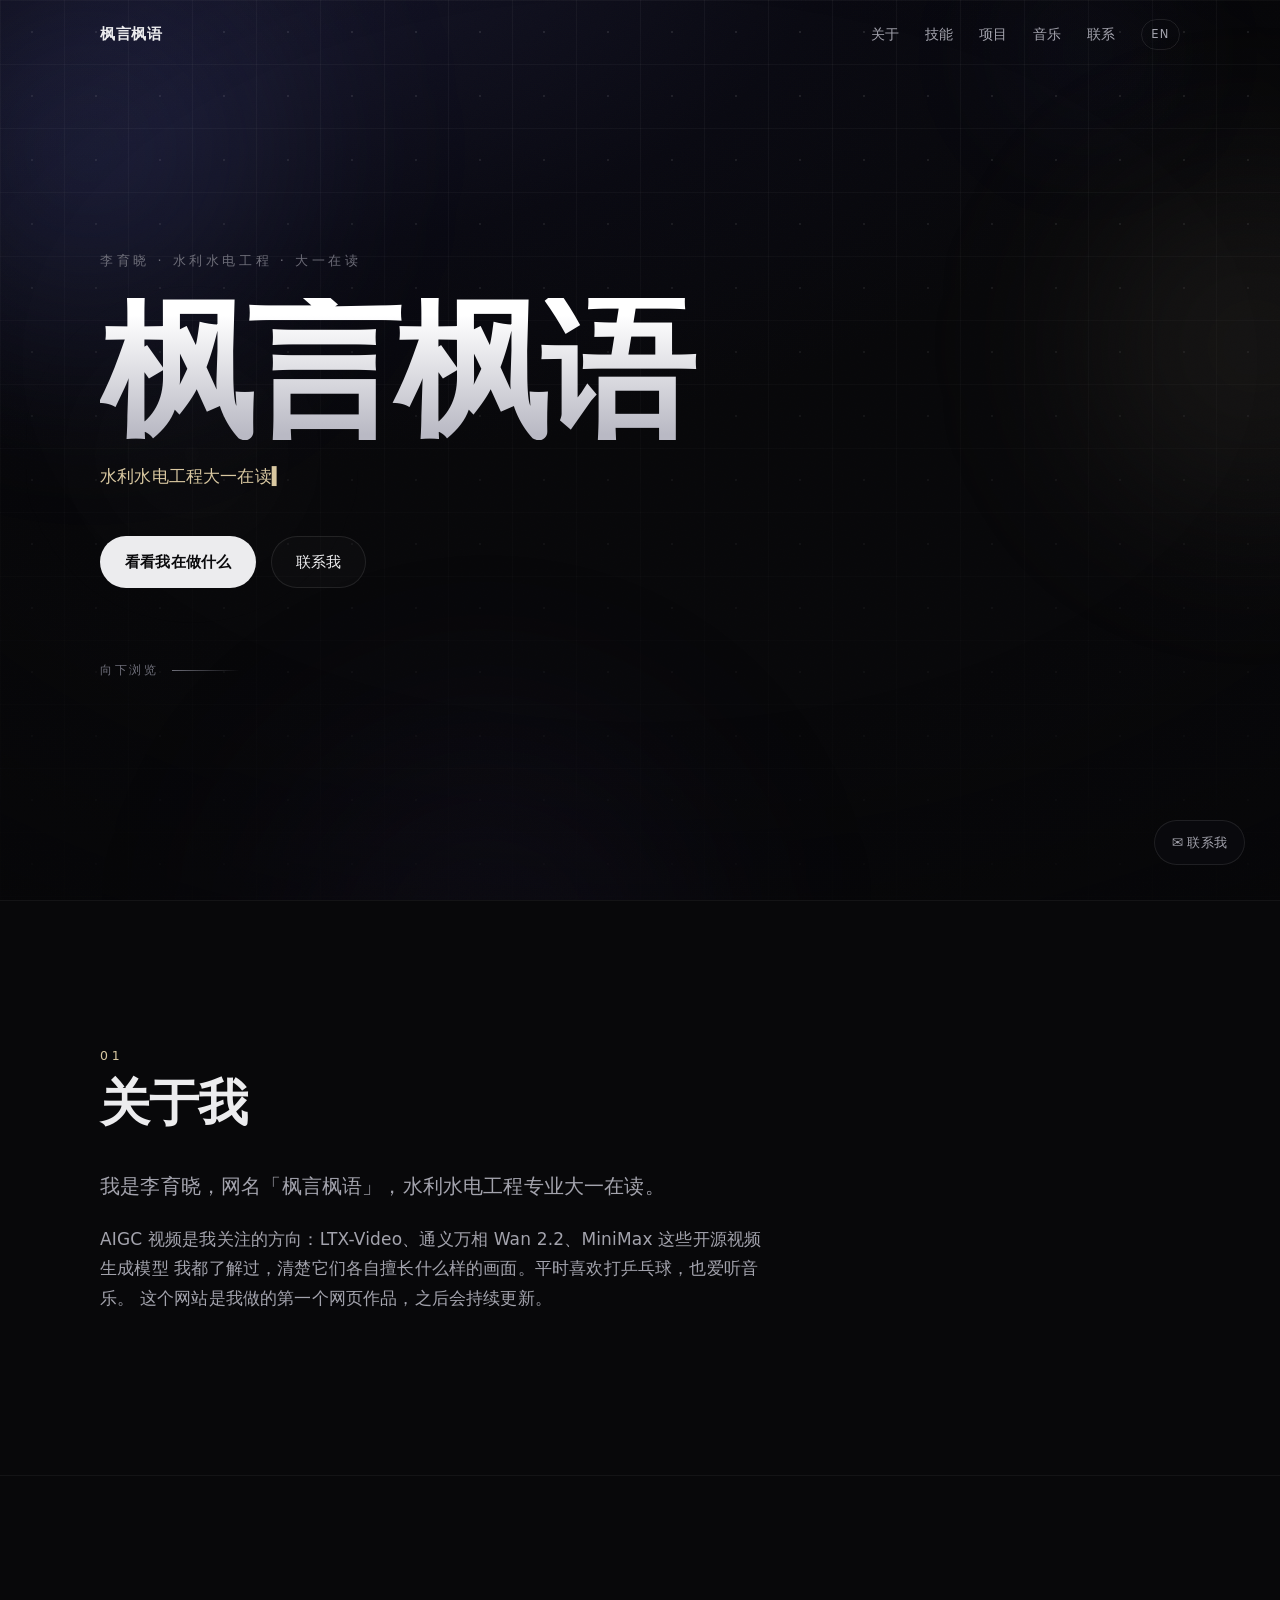
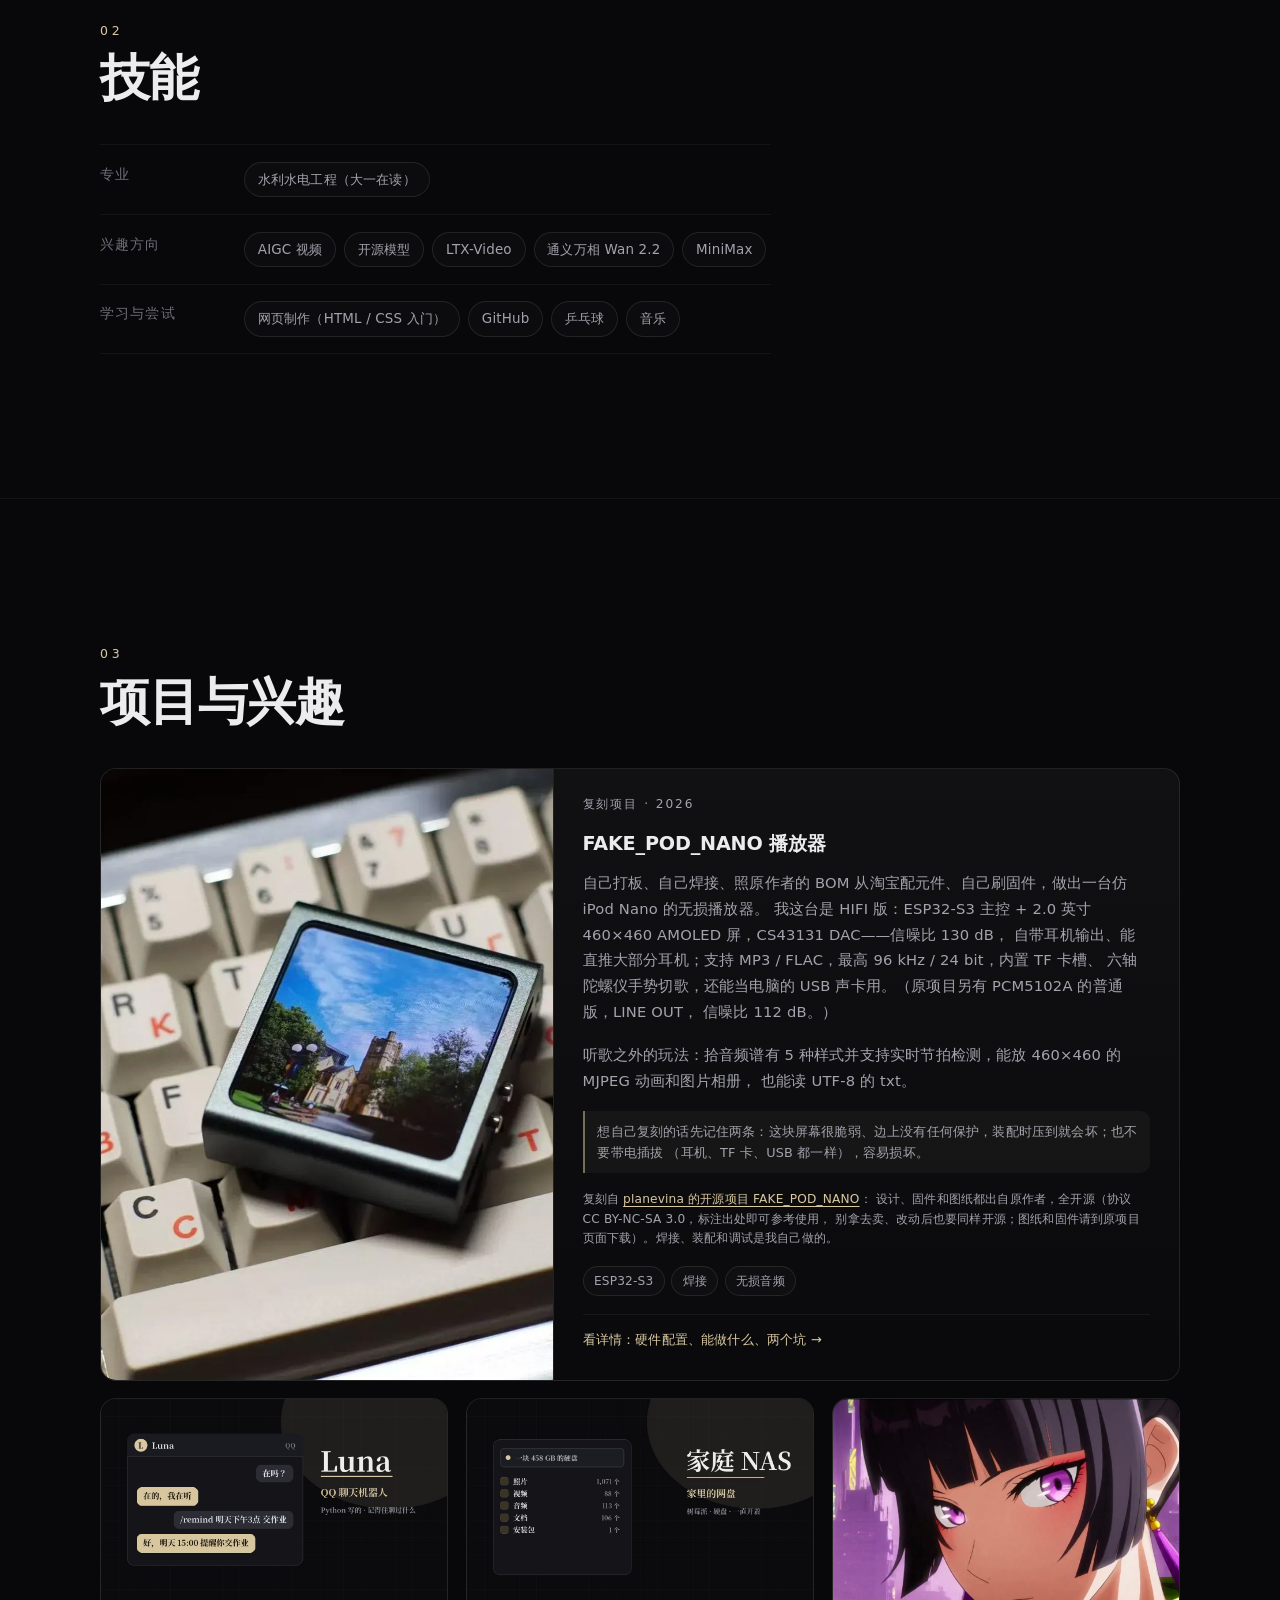
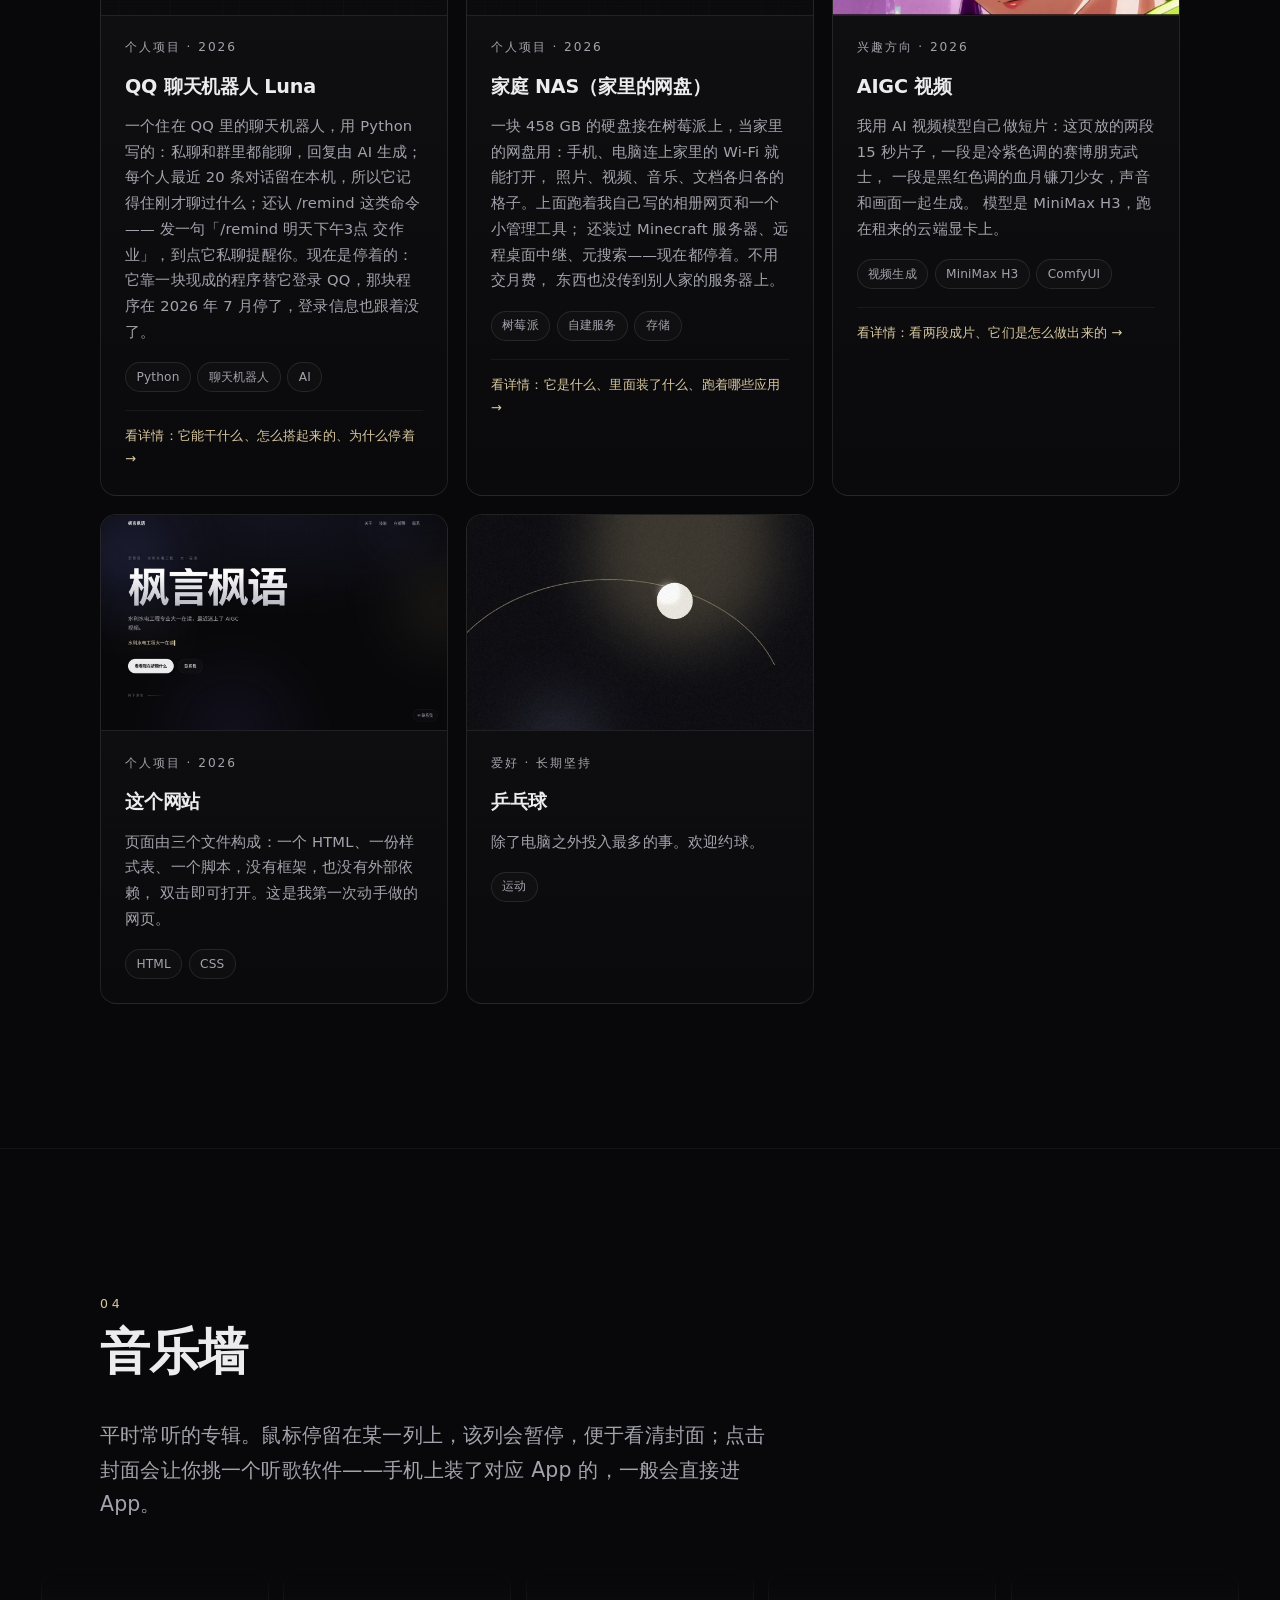
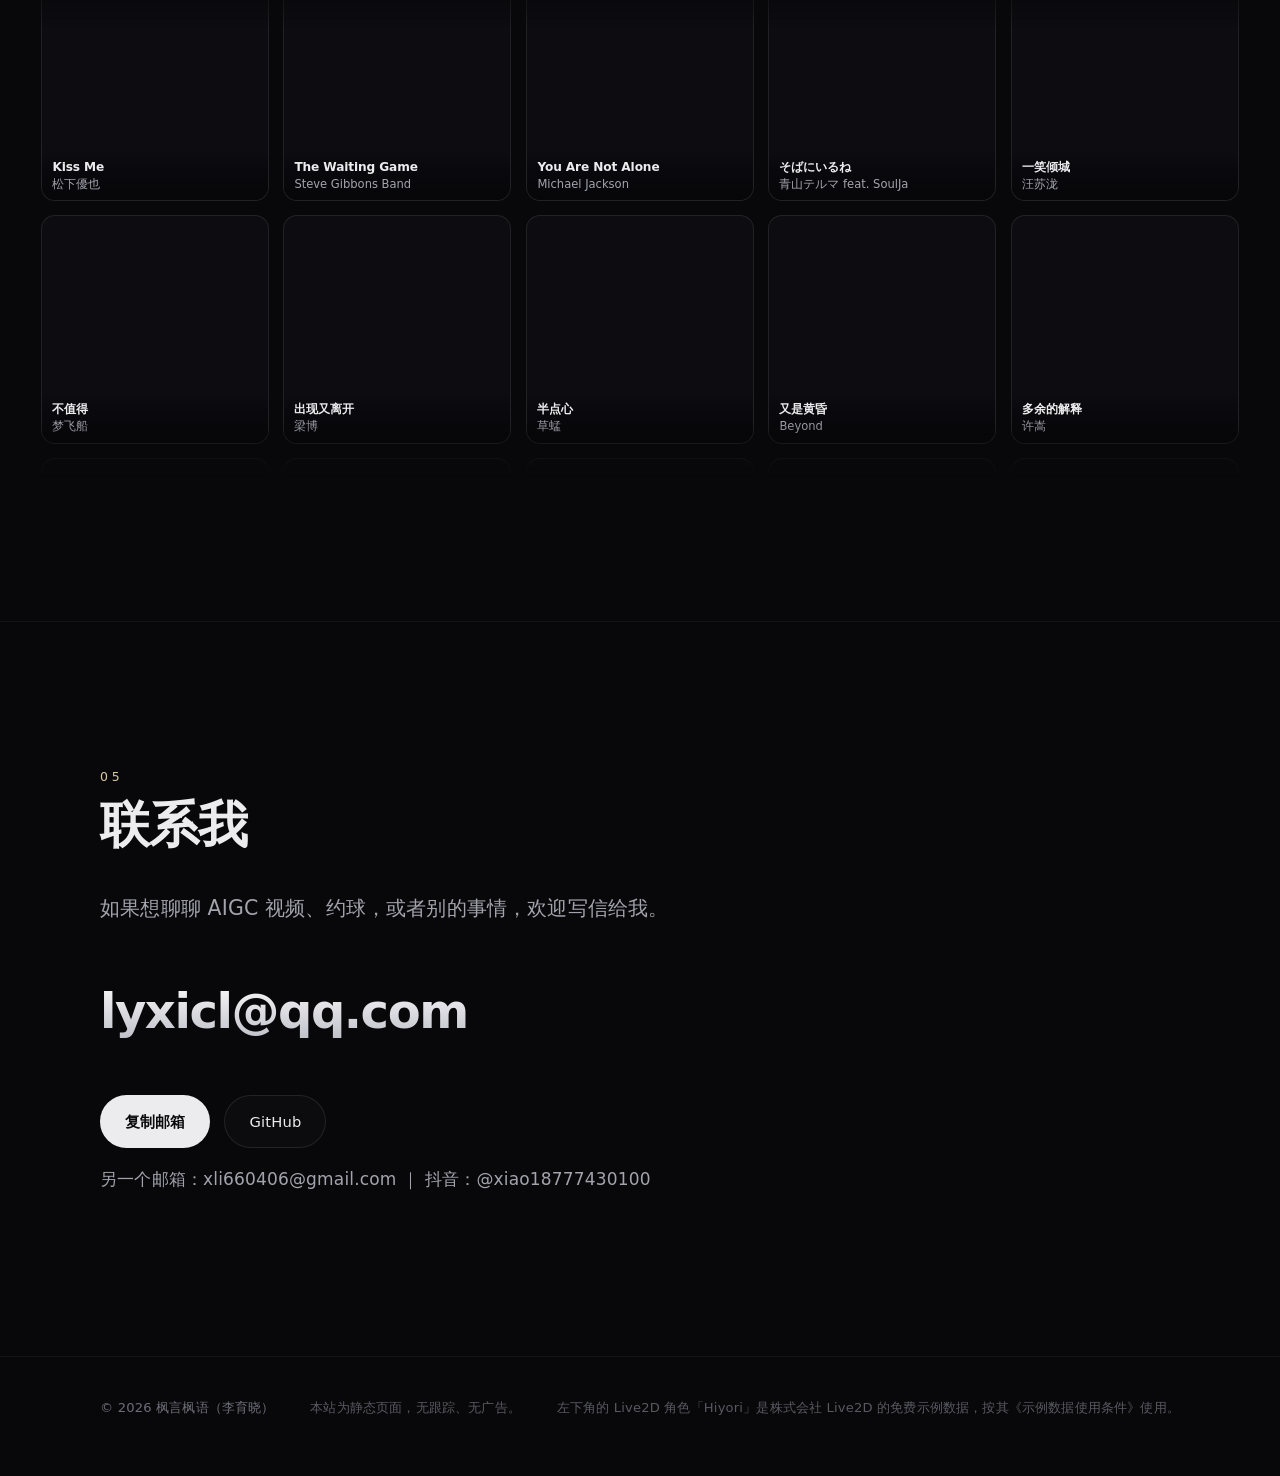
==== commit 30d7b32e: "背景加质感：光源改左上角、网格铺满整页、补暗角、颗粒调实 用户反馈"背景不够有质感"。查下来三层背景都没立住：光斑糊成一片、网格只盖住首屏 上方、颗粒透明度只有 .035 等于没有，往下滚就是一整片空" ====
--- a/index.html
+++ b/index.html
@@ -21,7 +21,7 @@
 </script>
 <!-- ?v= 是"版本号"：改了样式或脚本就把日期加一位，浏览器就会去拿新的，
      不会拿手机里存的旧文件（不然改了也看不到效果） -->
-    <link rel="stylesheet" href="assets/style.css?v=20260924b">
+    <link rel="stylesheet" href="assets/style.css?v=20260926a">
 </head>
 <body>
 
@@ -495,7 +495,7 @@
      详见 assets/live2d/README.md。 -->
 <div id="mascot" aria-hidden="true"></div>
 
-<script src="assets/main.js?v=20260924b" defer></script>
-<script src="assets/mascot.js?v=20260924b" defer></script>
+<script src="assets/main.js?v=20260925a" defer></script>
+<script src="assets/mascot.js?v=20260925a" defer></script>
 </body>
 </html>
--- a/assets/style.css
+++ b/assets/style.css
@@ -68,6 +68,8 @@
    far  = 最远的大光斑（几乎看不清，最慢）
    mid  = 中景光晕（慢慢飘）
    grid/noise = 最上层的质感，静止
+   光的来向在左上角（.bg 的 radial-gradient），四周另压一层暗角（.bg::after），
+   让视线收进页面中间；整块背景是 fixed 的，滚动时不动，不会拖慢翻页。
    -------------------------------------------------------------------------- */
 .bg {
   position: fixed;
@@ -76,7 +78,7 @@
   pointer-events: none;
   overflow: hidden;
   background:
-    radial-gradient(120% 80% at 50% 0%, #131320 0%, var(--bg) 58%),
+    radial-gradient(115% 85% at 18% -6%, #16162a 0%, #0a0a12 40%, var(--bg) 68%),
     var(--bg);
 }
 
@@ -105,6 +107,7 @@
 .blob--3 {
   width: 52vw; height: 52vw; left: 22vw; bottom: -22vh;
   background: radial-gradient(circle, rgba(86, 70, 150, .34), transparent 70%);
+  opacity: .36;
   animation: drift-c 64s ease-in-out infinite alternate;
 }
 
@@ -136,26 +139,42 @@
   to   { transform: translate3d(-4vw, -7vh, 0) scale(1.1); }
 }
 
-/* 细网格：只在上半屏可见，避免整屏噪 */
+/* 细网格 + 点阵（2026-09-26 改）：
+   原来是一张很淡的网，只盖住首屏上方，往下滚就是一大片空黑，看着平。
+   现在改成 64 像素一格的细线，线交叉处点一个小点，一路铺到页面底部；
+   再用"自上而下由亮到暗"的遮罩收一收，越往下越淡，不跟正文抢注意力。
+   这一层是静止的背景图，不参与任何动画。 */
 .bg__grid {
   position: absolute;
   inset: 0;
   background-image:
-    linear-gradient(to right, var(--line-soft) 1px, transparent 1px),
-    linear-gradient(to bottom, var(--line-soft) 1px, transparent 1px);
-  background-size: 76px 76px;
-  mask-image: radial-gradient(90% 60% at 50% 12%, #000 0%, transparent 78%);
-  -webkit-mask-image: radial-gradient(90% 60% at 50% 12%, #000 0%, transparent 78%);
-  opacity: .55;
-}
-
-/* 颗粒质感：让大面积深色不至于"死黑" */
+    linear-gradient(to right, rgba(255, 255, 255, .055) 1px, transparent 1px),
+    linear-gradient(to bottom, rgba(255, 255, 255, .055) 1px, transparent 1px),
+    radial-gradient(circle, rgba(255, 255, 255, .13) 1px, transparent 1.4px);
+  background-size: 64px 64px;
+  mask-image: linear-gradient(180deg, #000 0%, rgba(0, 0, 0, .45) 55%, rgba(0, 0, 0, .18) 100%);
+  -webkit-mask-image: linear-gradient(180deg, #000 0%, rgba(0, 0, 0, .45) 55%, rgba(0, 0, 0, .18) 100%);
+  opacity: .75;
+}
+
+/* 颗粒质感：让大面积深色不至于"死黑"，也顺手打散渐变的色带（深色渐变最容易
+   出现一圈圈色带，看着就廉价）。
+   2026-09-26：透明度 .035 → .07、混合方式 overlay → soft-light——原来太淡，等于没有。 */
 .bg__noise {
   position: absolute;
   inset: 0;
   background-image: url("data:image/svg+xml,%3Csvg xmlns='http://www.w3.org/2000/svg' width='160' height='160'%3E%3Cfilter id='n'%3E%3CfeTurbulence type='fractalNoise' baseFrequency='.85' numOctaves='3'/%3E%3C/filter%3E%3Crect width='100%25' height='100%25' filter='url(%23n)'/%3E%3C/svg%3E");
-  opacity: .035;
-  mix-blend-mode: overlay;
+  opacity: .07;
+  mix-blend-mode: soft-light;
+}
+
+/* 暗角：四周压暗、中间留亮，画面立刻有了"打光"的纵深，不再是一块平的深色。
+   它盖在网格和颗粒上面（::after 画在子元素之后），用来收边。 */
+.bg::after {
+  content: "";
+  position: absolute;
+  inset: 0;
+  background: radial-gradient(120% 100% at 50% 40%, transparent 40%, rgba(4, 4, 6, .6) 100%);
 }
 
 /* 跟随鼠标的柔光：制造"打光"的感觉 */
@@ -1241,24 +1260,63 @@
    看板娘（Live2D 角色）
    1) 平时是隐藏的：只有 assets/mascot.js 判断"屏幕够宽 + 没开减少动效"之后，
       才会给她加上 .is-on 把她显示出来；手机和窄窗口永远看不到她，也不会下载模型。
-   2) 位置由这里说了算：钉在左下角、不跟着页面滚动。
-   3) 她只做动作（眨眼、视线跟着鼠标、点一下有反应），不说话——
-      所以气泡 #oml2d-tips 和状态条 #oml2d-statusBar 一律藏掉。
+   2) 位置由这里说了算：钉在右下角、不跟着页面滚动（2026-09-25 从左边挪过来的）。
+   3) 她会做动作（眨眼、视线跟着鼠标、点一下有反应），也会说话：
+      见面按钟点打招呼、你复制页面文字时提醒一句。气泡和状态条的文字、
+      开关都写在 assets/mascot.js 里，这里只管它们摆在哪。
    ========================================================================== */
 #mascot {
   position: fixed;
-  left: -20px;
+  /* 容器右边缘往屏幕外挪 39 像素；实测她**身体**离屏幕右边缘约 64~68 像素
+     （1600 宽 / 1400 宽各量过一次），她在容器里本来就偏左一点，所以这个数不等于 39 */
+  right: -39px;
   bottom: 0;
-  width: 130px;
-  height: 280px;
+  width: 300px;   /* 2026-09-25 尺寸翻倍：150×224 → 300×448（scale 也跟着 0.055 → 0.11） */
+  height: 448px;  /* 比模型本身宽：给"休息"按钮留位置，也让鼠标能移到它上面 */
   z-index: 5;
   display: none;
 }
 #mascot.is-on { display: block; }
-#oml2d-tips,
-#oml2d-statusBar,
-.oml2d-tips,
-.oml2d-statusBar { display: none !important; }
+/* 菜单只留"休息"一个（2026-09-25 实测过另外三个，都没用）：
+   "切换衣服" —— 仓库里只有一套贴图，点了只弹一句"该模型没有其他衣服~"；
+   "切换模型" —— models 里只有她一个，点了等于把同一个模型重新加载一遍
+                 （实测会重新请求 13 个模型文件，她滑出去再滑回来）；
+   "关于"     —— 库写死的 window.open("https://oml2d.com")，把访客带去别人的网站。
+   按 data-name 精准藏掉，其余保持库里原样。 */
+#oml2d-menus .oml2d-menus-item[data-name="SwitchModelClothes"],
+#oml2d-menus .oml2d-menus-item[data-name="SwitchModel"],
+#oml2d-menus .oml2d-menus-item[data-name="About"] { display: none !important; }
+
+/* 库里的气泡/菜单是按"整个大舞台"的百分比排版的，我们的容器只有 300×448，
+   照它的默认值会被挤成一条竖着的小纸条、还会被屏幕边缘切掉。下面挪到正确位置。
+   位置是在浏览器里量出来的：元素的下边缘在"容器底边往上 bottom 像素"处，再往上长。
+   她钉在右下角，所以气泡和菜单都摆在她左边（right = 离容器右边缘多远）。
+   ⚠️ 改 #mascot 的宽高或 mascot.js 里的 scale 之后，这三个数要重新量。 */
+#oml2d-tips {
+  left: auto !important;
+  right: 191px !important;
+  top: auto !important;
+  bottom: 370px !important;
+  transform: none !important;
+  width: 300px !important;
+  min-height: 0 !important;
+  font-size: 15px !important;
+  line-height: 1.65 !important;
+  padding: 10px 14px !important;
+  text-align: left !important;
+  border: none !important;
+  border-radius: 12px !important;
+  color: #26262e !important;        /* 库默认白字，压在香槟金底上根本看不清 */
+  pointer-events: none !important;  /* 气泡只是提示，别挡住底下的内容 */
+}
+#oml2d-menus {
+  left: auto !important;
+  right: 191px !important;
+  bottom: 150px !important;          /* 库默认 bottom:10%（只有 45 像素），按钮会被底边切掉 */
+}
+/* 状态条是从屏幕边缘滑出来的竖条，往里挪 2 像素，免得白色描边被屏幕切掉；
+   她在右边，所以状态条也跟着挪到右边。 */
+#oml2d-statusBar { right: 2px !important; left: auto !important; }
 #oml2d-stage {
   position: absolute !important;
   left: 0 !important;
